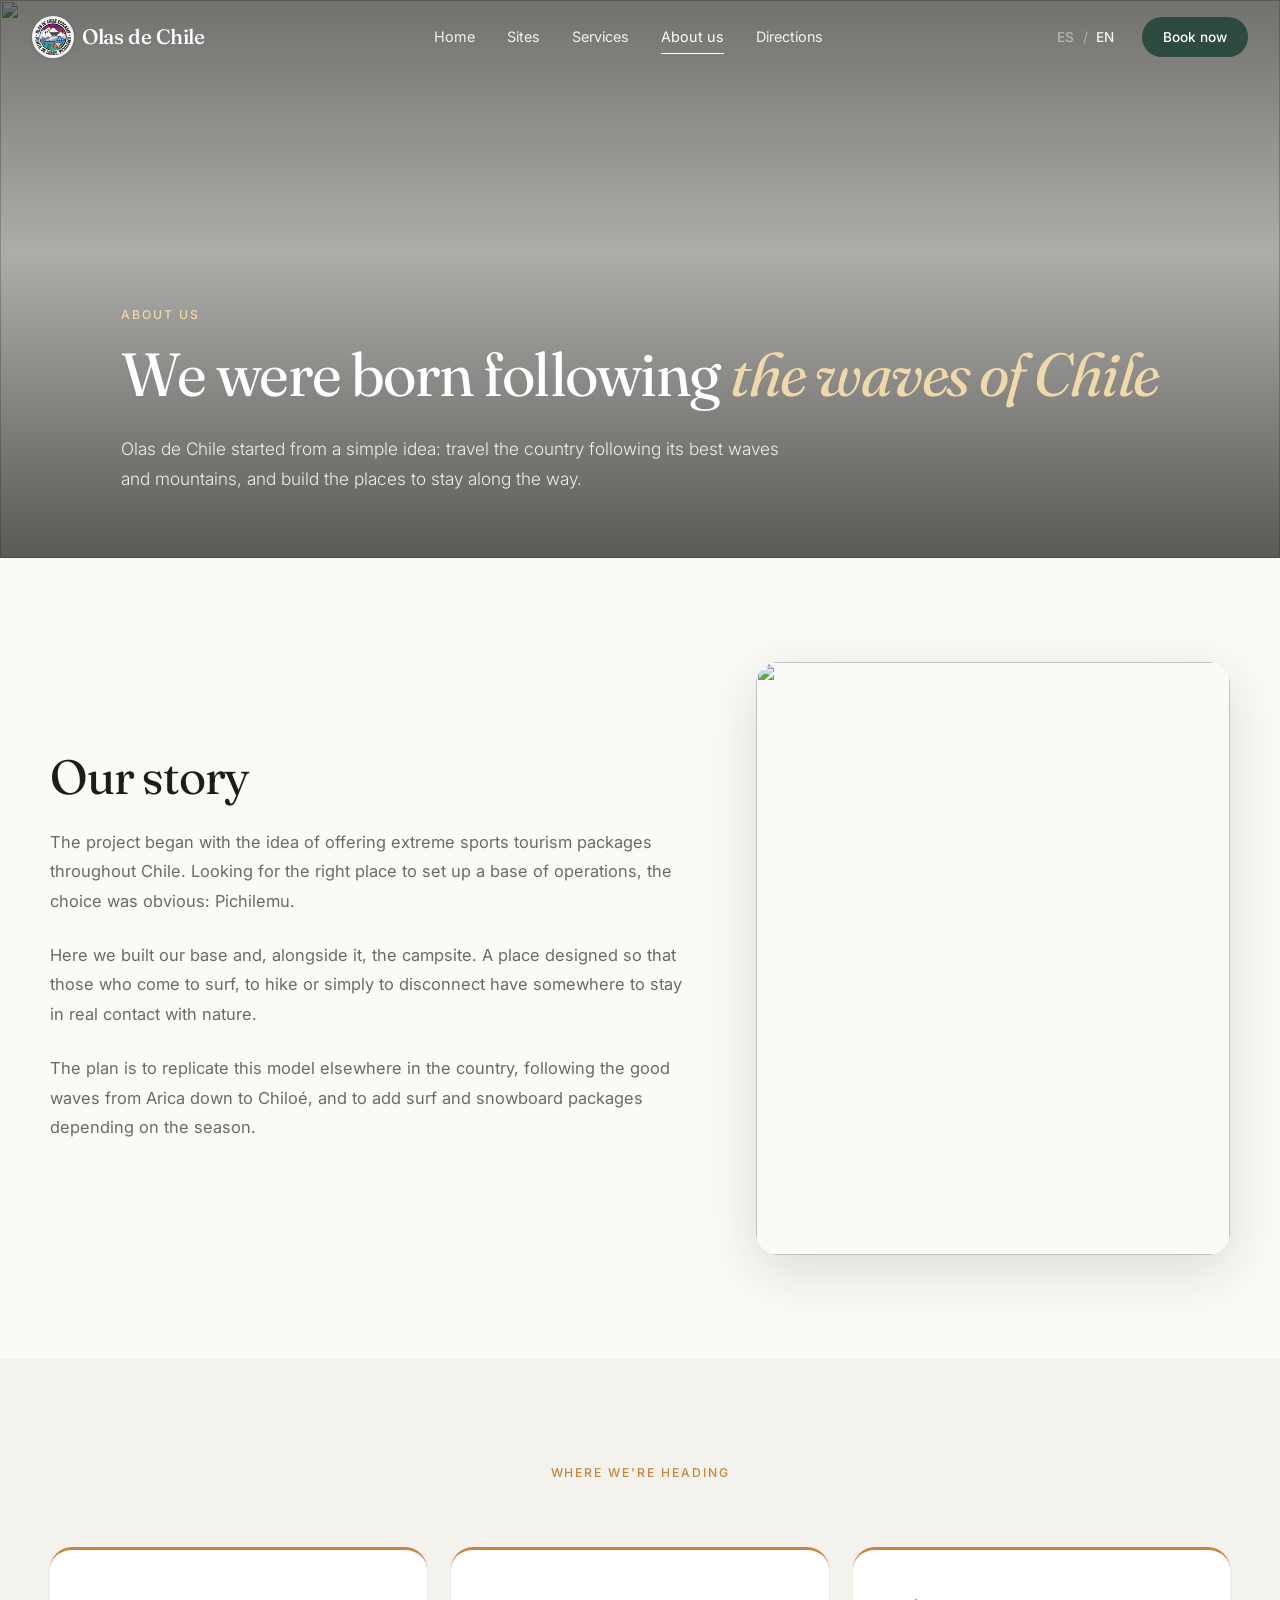
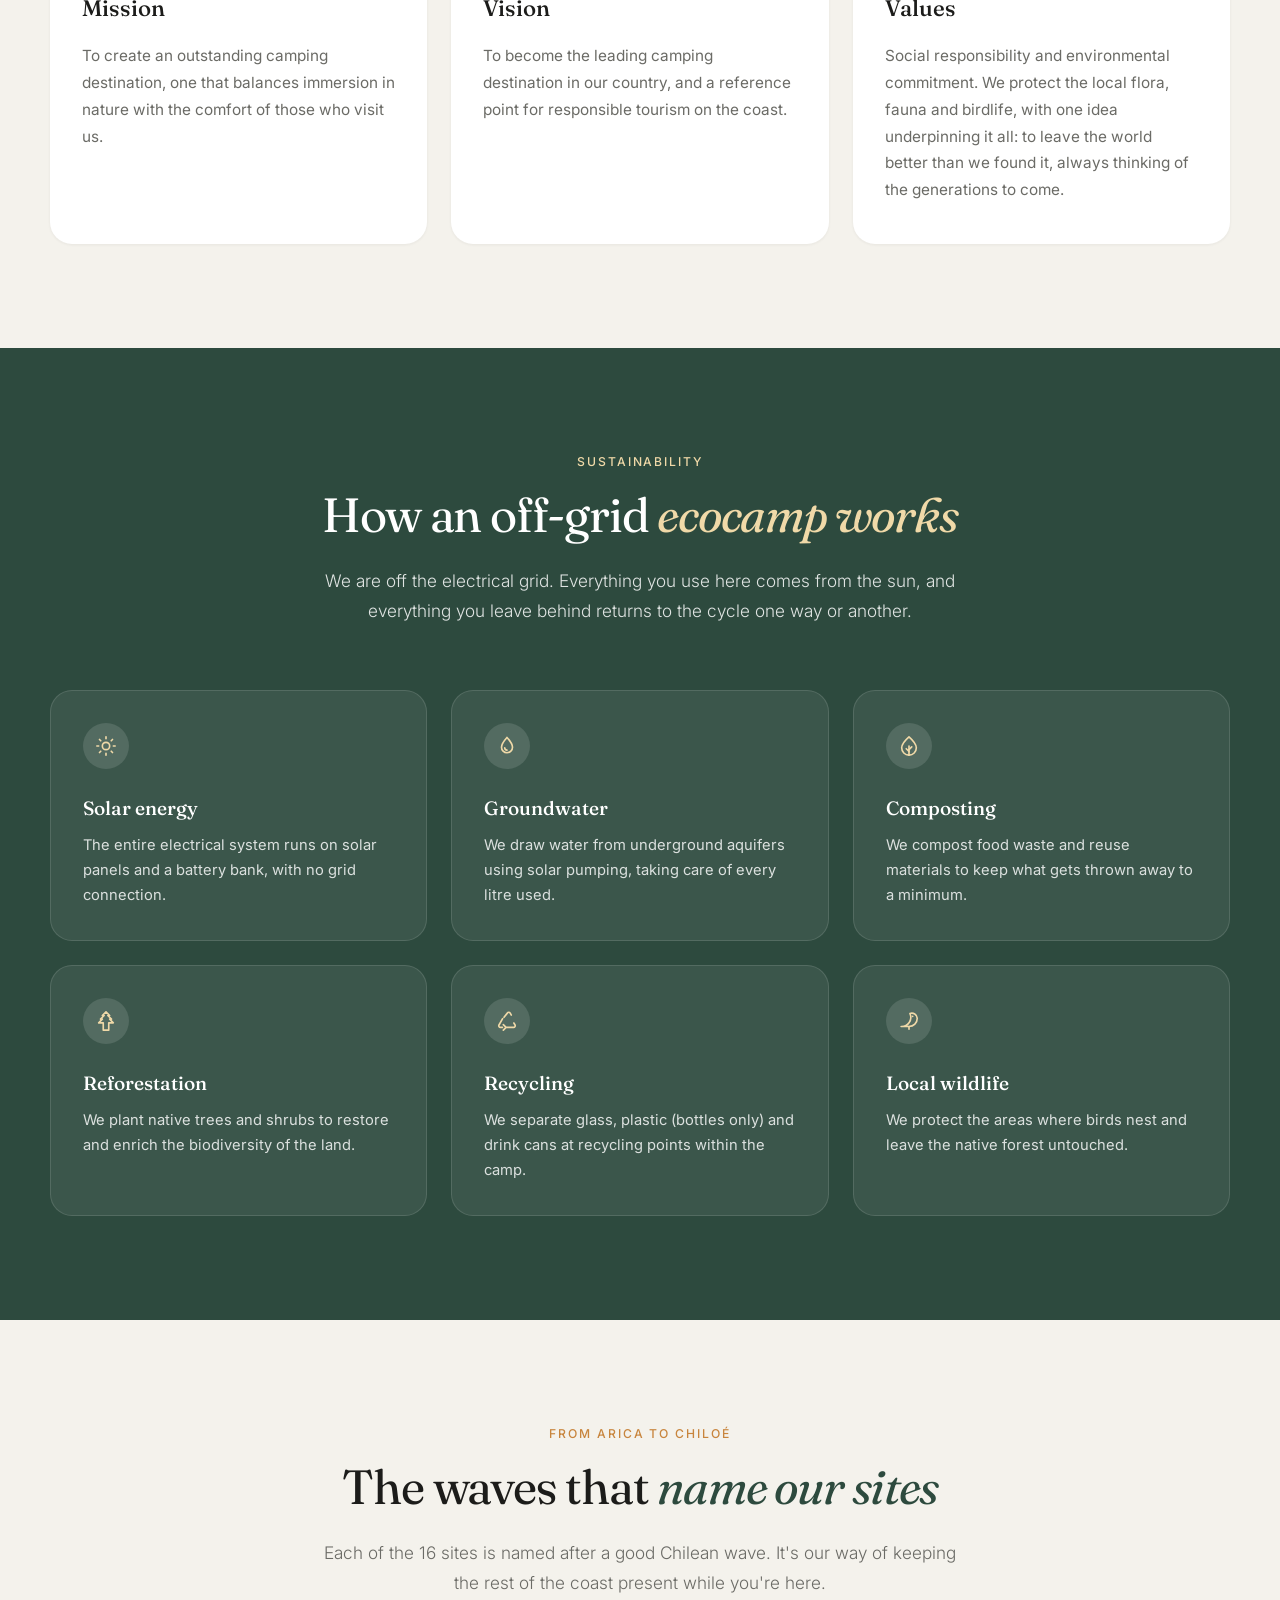
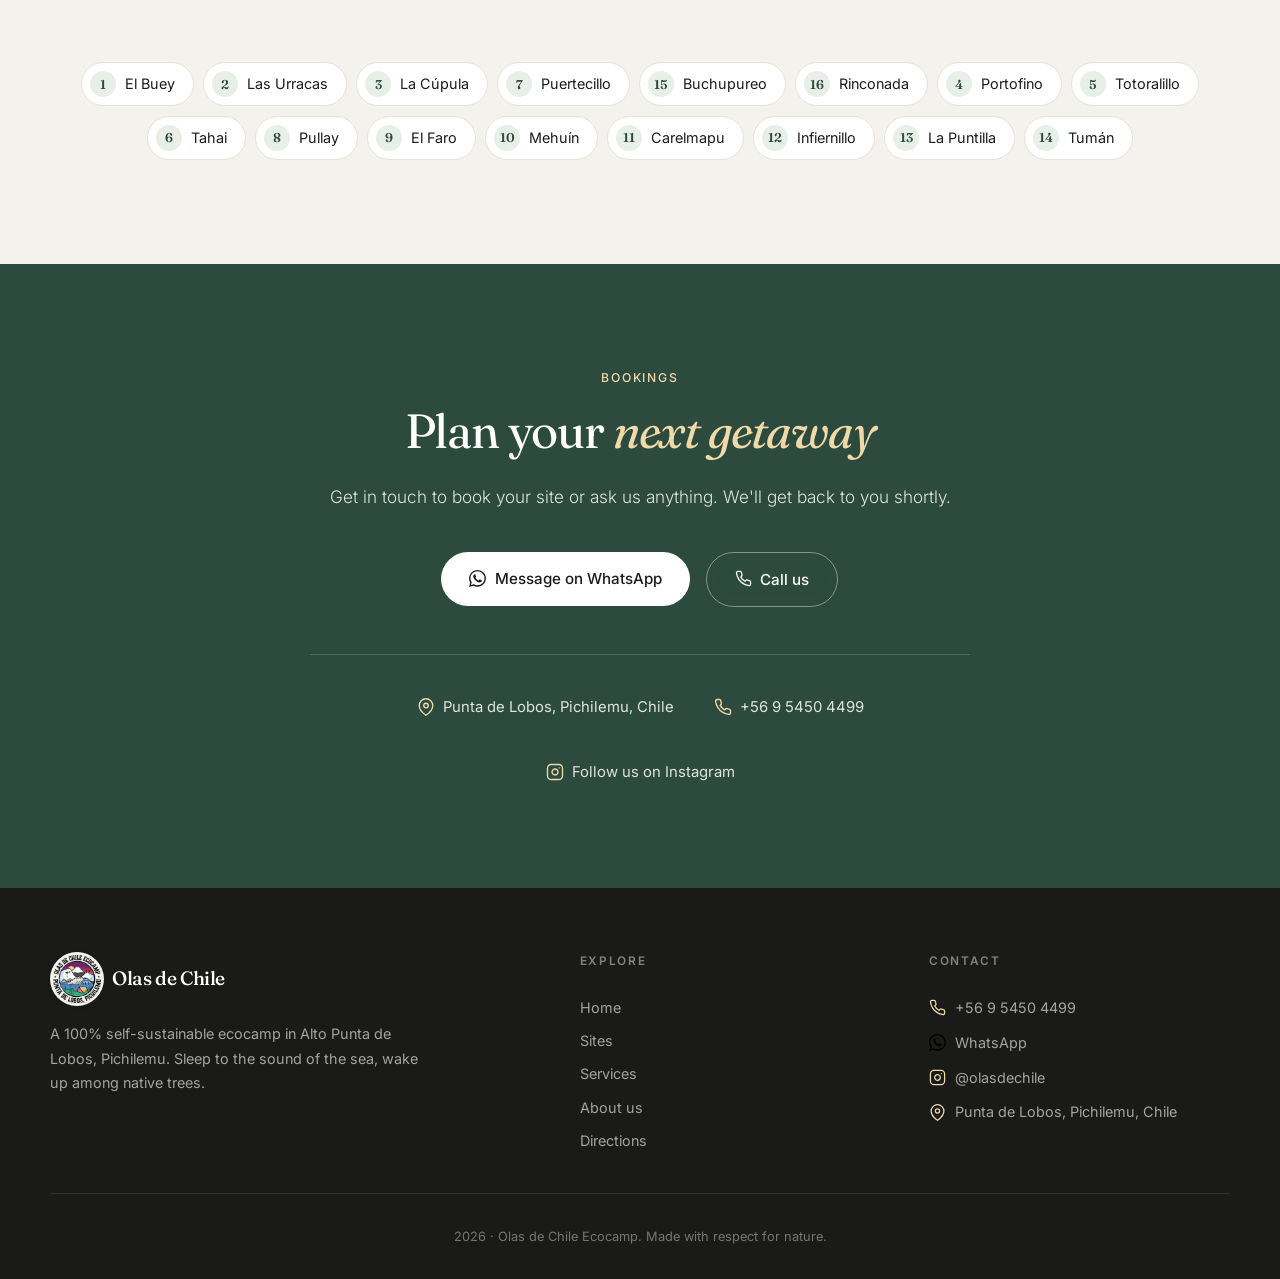
==== conocenos.html @ 76dc98e2 "Initial commit: Olas de Chile website" ====
<!doctype html>
<html lang="es">
  <head>
    <meta charset="UTF-8" />
    <meta name="viewport" content="width=device-width, initial-scale=1.0" />
    <meta name="description" content="La historia y el compromiso ambiental de Olas de Chile Ecocamp." />
    <meta name="theme-color" content="#2d4a3e" />
    <title>Conócenos — Olas de Chile Ecocamp</title>
    <link rel="icon" type="image/png" href="assets/favicon.png" />
    <link rel="apple-touch-icon" href="assets/logo-web.png" />
    <link rel="preconnect" href="https://fonts.googleapis.com" />
    <link rel="preconnect" href="https://fonts.gstatic.com" crossorigin />
    <link href="https://fonts.googleapis.com/css2?family=Fraunces:ital,opsz,wght@0,9..144,400;0,9..144,500;0,9..144,600;1,9..144,400&family=Inter:wght@300;400;500;600&display=swap" rel="stylesheet" />
    <link rel="stylesheet" href="style.css" />
  </head>

  <body data-page="about" data-meta="about_meta">
    <a class="skip-link" href="#main" data-i18n="skip">Ir al contenido</a>
    <div id="siteHeader"></div>

    <main id="main">
      <div id="pageHero"></div>

      <!-- HISTOIRE -->
      <section class="section">
        <div class="wrap story-grid">
          <div class="reveal">
            <h2 class="title" data-i18n="about_story_title"></h2>
            <p class="body" data-i18n="about_story_p1"></p>
            <p class="body" data-i18n="about_story_p2"></p>
            <p class="body" data-i18n="about_story_p3"></p>
          </div>
          <figure class="story-img reveal d2">
            <img src="https://images.pexels.com/photos/8960427/pexels-photo-8960427.jpeg?auto=compress&cs=tinysrgb&w=1000" alt="" loading="lazy" />
          </figure>
        </div>
      </section>

      <!-- MISSION / VISION / VALEURS -->
      <section class="section alt">
        <div class="wrap">
          <header class="section-head center reveal">
            <p class="eyebrow" data-i18n="about_mission_eyebrow"></p>
          </header>
          <div class="mv-grid">
            <article class="mv-card reveal d1">
              <h3 data-i18n="about_mission_title"></h3>
              <p data-i18n="about_mission_text"></p>
            </article>
            <article class="mv-card reveal d2">
              <h3 data-i18n="about_vision_title"></h3>
              <p data-i18n="about_vision_text"></p>
            </article>
            <article class="mv-card reveal d3">
              <h3 data-i18n="about_values_title"></h3>
              <p data-i18n="about_values_text"></p>
            </article>
          </div>
        </div>
      </section>

      <!-- SOSTENIBILIDAD -->
      <section class="section eco-section">
        <div class="wrap">
          <header class="section-head center reveal">
            <p class="eyebrow" data-i18n="about_eco_eyebrow"></p>
            <h2 class="title"><span data-i18n="about_eco_title_1"></span> <em data-i18n="about_eco_title_2"></em></h2>
            <p class="lead" data-i18n="about_eco_lead"></p>
          </header>
          <div class="eco-grid" id="ecoGrid"></div>
        </div>
      </section>

      <!-- LES VAGUES -->
      <section class="section alt">
        <div class="wrap">
          <header class="section-head center reveal">
            <p class="eyebrow" data-i18n="about_map_eyebrow"></p>
            <h2 class="title"><span data-i18n="about_map_title_1"></span> <em data-i18n="about_map_title_2"></em></h2>
            <p class="lead" data-i18n="about_map_lead"></p>
          </header>
          <ul class="wave-list reveal d2" id="waveList"></ul>
        </div>
      </section>

      <div id="contactMount"></div>
    </main>

    <div id="siteFooter"></div>

    <script src="translations.js"></script>
    <script src="data.js"></script>
    <script src="app.js"></script>
  </body>
</html>
---- style.css ----
/* ============================================================
   Olas de Chile Ecocamp — style.css
   ============================================================ */

:root {
  --bg: #fbfaf7;
  --surface: #ffffff;
  --surface-alt: #f4f2ec;
  --border: #e6e3da;

  --text: #1c1c1a;
  --muted: #6b6b66;
  --subtle: #9a988f;

  --primary: #2d4a3e;
  --primary-hover: #3a5d4f;
  --primary-soft: #e8efe9;
  --sand: #f0d9a8;
  --accent: #c8853d;
  --accent-soft: #f6ecdc;

  --font-display: "Fraunces", Georgia, "Times New Roman", serif;
  --font-body: "Inter", system-ui, -apple-system, sans-serif;

  --s1: 0.5rem;  --s2: 1rem;   --s3: 1.5rem; --s4: 2rem;
  --s5: 2.5rem;  --s6: 3rem;   --s7: 4rem;   --s8: 5rem;  --s9: 6.5rem;

  --r-sm: 8px; --r-md: 14px; --r-lg: 22px;

  --sh-sm: 0 1px 3px rgba(28, 28, 26, 0.06);
  --sh-md: 0 4px 24px rgba(28, 28, 26, 0.08);
  --sh-lg: 0 16px 56px rgba(28, 28, 26, 0.14);

  --ease: cubic-bezier(0.22, 1, 0.36, 1);
  --dur: 0.45s;

  --max: 1180px;
  --nav-h: 74px;

  --arrow: url("data:image/svg+xml,%3Csvg xmlns='http://www.w3.org/2000/svg' viewBox='0 0 24 24' fill='none' stroke='%23000' stroke-width='2.5' stroke-linecap='round' stroke-linejoin='round'%3E%3Cpath d='M5 12h14M13 6l6 6-6 6'/%3E%3C/svg%3E");
}

*, *::before, *::after { box-sizing: border-box; margin: 0; padding: 0; }

html {
  scroll-behavior: smooth; scroll-padding-top: calc(var(--nav-h) + 12px);
  -webkit-font-smoothing: antialiased; -moz-osx-font-smoothing: grayscale;
}

body {
  font-family: var(--font-body); font-size: 16px; line-height: 1.65;
  color: var(--text); background: var(--bg); overflow-x: hidden;
}

img { max-width: 100%; display: block; }
a { color: inherit; text-decoration: none; }
ul { list-style: none; }
button { font: inherit; cursor: pointer; border: none; background: none; color: inherit; }
::selection { background: var(--primary); color: #fff; }
:focus-visible { outline: 2px solid var(--accent); outline-offset: 3px; border-radius: 4px; }

.skip-link {
  position: absolute; left: -9999px; top: 0; z-index: 200;
  background: var(--primary); color: #fff; padding: 0.75rem 1.25rem;
}
.skip-link:focus { left: 0; }

.wrap { max-width: var(--max); margin: 0 auto; }

/* ============================================================
   NAV
   ============================================================ */
.nav {
  position: fixed; inset: 0 0 auto 0; height: var(--nav-h); z-index: 100;
  display: flex; align-items: center; justify-content: space-between;
  padding: 0 var(--s4);
  transition: background var(--dur) var(--ease), box-shadow var(--dur) var(--ease);
}
/* Pages intérieures : nav toujours lisible sur fond sombre du page-hero */
.nav.scrolled {
  background: rgba(251, 250, 247, 0.82);
  backdrop-filter: blur(20px); -webkit-backdrop-filter: blur(20px);
  box-shadow: var(--sh-sm);
}

.nav-logo, .footer-logo {
  display: flex; align-items: center; gap: 0.5rem;
  font-family: var(--font-display); font-size: 1.3rem; font-weight: 500;
  letter-spacing: -0.02em; color: #fff; transition: color var(--dur) var(--ease);
}
.nav.scrolled .nav-logo { color: var(--text); }

/* Pastille claire sous le badge : son contour et son texte sont noirs,
   il lui faut donc un fond clair pour rester lisible sur le hero sombre. */
.logo-mark {
  display: block; flex-shrink: 0;
  width: 42px; height: 42px; padding: 3px; border-radius: 50%;
  background: rgba(255, 255, 255, 0.94);
  box-shadow: 0 1px 4px rgba(28, 28, 26, 0.14);
}
.logo-mark img { width: 100%; height: 100%; object-fit: contain; }

.nav-links { display: flex; align-items: center; gap: var(--s4); }
.nav-link {
  position: relative; font-size: 0.9rem; color: rgba(255, 255, 255, 0.9);
  transition: color var(--dur) var(--ease);
}
.nav.scrolled .nav-link { color: var(--muted); }
.nav-link::after {
  content: ""; position: absolute; left: 0; bottom: -5px; width: 0; height: 1px;
  background: currentColor; transition: width var(--dur) var(--ease);
}
.nav-link:hover { color: #fff; }
.nav.scrolled .nav-link:hover { color: var(--text); }
.nav-link:hover::after, .nav-link.active::after { width: 100%; }
.nav-link.active { color: #fff; }
.nav.scrolled .nav-link.active { color: var(--text); font-weight: 500; }

.nav-right { display: flex; align-items: center; gap: var(--s3); }

.lang-toggle {
  display: flex; align-items: center; gap: 0.3rem;
  font-size: 0.85rem; font-weight: 500;
  color: rgba(255, 255, 255, 0.9); transition: color var(--dur) var(--ease);
}
.nav.scrolled .lang-toggle { color: var(--muted); }
.lang-toggle button { padding: 2px 4px; opacity: 0.5; transition: opacity 0.2s var(--ease); }
.lang-toggle button.active, .lang-toggle button:hover { opacity: 1; }
.lang-sep { opacity: 0.4; }

.nav-cta {
  padding: 0.55rem 1.3rem; border-radius: 100px;
  font-size: 0.85rem; font-weight: 500;
  background: var(--primary); color: #fff !important;
  transition: background var(--dur) var(--ease), transform 0.2s var(--ease);
}
.nav-cta:hover { background: var(--primary-hover); transform: translateY(-1px); }

.nav-burger { display: none; flex-direction: column; gap: 5px; padding: 8px; }
.nav-burger span { width: 24px; height: 2px; border-radius: 2px; background: #fff; transition: all var(--dur) var(--ease); }
.nav.scrolled .nav-burger span { background: var(--text); }
.nav-burger.open span:nth-child(1) { transform: translateY(7px) rotate(45deg); }
.nav-burger.open span:nth-child(2) { opacity: 0; }
.nav-burger.open span:nth-child(3) { transform: translateY(-7px) rotate(-45deg); }

.mobile-menu {
  position: fixed; top: var(--nav-h); left: 0; right: 0; z-index: 99;
  display: flex; flex-direction: column; gap: var(--s2);
  padding: var(--s4); background: var(--bg); box-shadow: var(--sh-lg);
  transform: translateY(-110%); opacity: 0; pointer-events: none;
  transition: transform var(--dur) var(--ease), opacity var(--dur) var(--ease);
}
.mobile-menu.open { transform: translateY(0); opacity: 1; pointer-events: auto; }
.mobile-menu a { font-size: 1.05rem; padding: 0.6rem 0; border-bottom: 1px solid var(--border); }
.mobile-menu a[aria-current] { font-weight: 500; color: var(--primary); }
.mobile-menu .nav-cta {
  display: flex; align-items: center; justify-content: center; gap: 0.5rem;
  width: 100%; margin-top: var(--s2); padding: 0.95rem 1.5rem;
  font-size: 0.95rem; border-bottom: none;
}
.mobile-menu .nav-cta::after {
  content: ""; width: 15px; height: 15px; flex-shrink: 0; background: currentColor;
  -webkit-mask: var(--arrow) center / contain no-repeat;
  mask: var(--arrow) center / contain no-repeat;
}

/* ============================================================
   HERO (accueil)
   ============================================================ */
.hero {
  position: relative; min-height: 100svh;
  display: flex; align-items: center; justify-content: center; text-align: center;
  overflow: hidden;
}
.hero-bg { position: absolute; inset: 0; }
.hero-bg img { width: 100%; height: 100%; object-fit: cover; }
.hero-overlay {
  position: absolute; inset: 0;
  background: linear-gradient(180deg, rgba(28,28,26,.45) 0%, rgba(28,28,26,.22) 42%, rgba(28,28,26,.62) 100%);
}
.hero-content { position: relative; z-index: 2; max-width: 780px; padding: 0 var(--s4); color: #fff; }

.hero-eyebrow {
  display: inline-block; margin-bottom: var(--s4);
  font-size: 0.78rem; font-weight: 500; letter-spacing: 0.14em; text-transform: uppercase;
  color: rgba(255, 255, 255, 0.9);
  padding: 0.45rem 1.1rem; border: 1px solid rgba(255, 255, 255, 0.3); border-radius: 100px;
  backdrop-filter: blur(8px); -webkit-backdrop-filter: blur(8px);
  opacity: 0; animation: fadeUp 1s var(--ease) 0.15s forwards;
}
.hero-title {
  font-family: var(--font-display); font-weight: 400;
  font-size: clamp(2.5rem, 6.5vw, 4.7rem); line-height: 1.04; letter-spacing: -0.03em;
  margin-bottom: var(--s3);
  opacity: 0; animation: fadeUp 1s var(--ease) 0.3s forwards;
}
.hero-title em { font-style: italic; display: block; color: var(--sand); }
.hero-subtitle {
  max-width: 580px; margin: 0 auto var(--s5);
  font-size: 1.1rem; font-weight: 300; line-height: 1.75; color: rgba(255, 255, 255, 0.9);
  opacity: 0; animation: fadeUp 1s var(--ease) 0.45s forwards;
}
.hero-actions {
  display: flex; align-items: center; justify-content: center; gap: var(--s2); flex-wrap: wrap;
  opacity: 0; animation: fadeUp 1s var(--ease) 0.6s forwards;
}
.hero-scroll {
  position: absolute; left: 0; right: 0; bottom: var(--s5); z-index: 2;
  display: flex; flex-direction: column; align-items: center; gap: 0.6rem;
  font-size: 0.7rem; letter-spacing: 0.14em; text-transform: uppercase; color: rgba(255,255,255,.7);
  opacity: 0; animation: fadeUp 1s var(--ease) 0.9s forwards;
}
.hero-scroll-line { position: relative; width: 1px; height: 44px; background: rgba(255,255,255,.3); overflow: hidden; }
.hero-scroll-line::after {
  content: ""; position: absolute; left: 0; top: -44px; width: 100%; height: 44px;
  background: rgba(255, 255, 255, 0.9); animation: scrollLine 2.2s var(--ease) infinite;
}
@keyframes scrollLine { to { top: 44px; } }
@keyframes fadeUp { from { opacity: 0; transform: translateY(24px); } to { opacity: 1; transform: none; } }

/* ============================================================
   PAGE HERO (pages intérieures)
   ============================================================ */
.page-hero {
  position: relative; min-height: 62vh; display: flex; align-items: flex-end;
  padding: var(--s9) var(--s4) var(--s7); overflow: hidden;
}
.page-hero-bg { position: absolute; inset: 0; }
.page-hero-bg img { width: 100%; height: 100%; object-fit: cover; }
.page-hero-overlay {
  position: absolute; inset: 0;
  background: linear-gradient(180deg, rgba(28,28,26,.62) 0%, rgba(28,28,26,.35) 45%, rgba(28,28,26,.72) 100%);
}
.page-hero-content { position: relative; z-index: 2; color: #fff; }
.page-hero-content .eyebrow { color: var(--sand); }
.page-hero-content .title {
  font-size: clamp(2.2rem, 5.5vw, 3.8rem); color: #fff; margin-bottom: var(--s3);
}
.page-hero-content .title em { color: var(--sand); }
.page-hero-content .lead { color: rgba(255, 255, 255, 0.88); max-width: 660px; }

/* ============================================================
   BOUTONS
   ============================================================ */
.btn {
  display: inline-flex; align-items: center; justify-content: center; gap: 0.55rem;
  padding: 0.85rem 1.75rem; border-radius: 100px;
  font-size: 0.95rem; font-weight: 500; white-space: nowrap;
  transition: all var(--dur) var(--ease);
}
.btn svg { width: 17px; height: 17px; }
.btn-light { background: #fff; color: var(--text); }
.btn-light:hover { background: var(--accent-soft); transform: translateY(-2px); box-shadow: var(--sh-md); }
.btn-ghost { border: 1px solid rgba(255, 255, 255, 0.42); color: #fff; backdrop-filter: blur(8px); -webkit-backdrop-filter: blur(8px); }
.btn-ghost:hover { background: rgba(255, 255, 255, 0.12); border-color: rgba(255, 255, 255, 0.75); transform: translateY(-2px); }
.btn-dark { background: var(--primary); color: #fff; }
.btn-dark:hover { background: var(--primary-hover); transform: translateY(-2px); box-shadow: var(--sh-md); }

/* ============================================================
   PRIMITIVES DE SECTION
   ============================================================ */
.section { padding: var(--s9) var(--s4); }
.section.alt { background: var(--surface-alt); }
.section-head { margin-bottom: var(--s7); }
.section-head.center { text-align: center; }
.section-head.center .lead { margin-inline: auto; }
.section-cta { text-align: center; margin-top: var(--s6); }

.eyebrow {
  margin-bottom: var(--s2);
  font-size: 0.76rem; font-weight: 500; letter-spacing: 0.16em; text-transform: uppercase;
  color: var(--accent);
}
.title {
  font-family: var(--font-display); font-weight: 400;
  font-size: clamp(2rem, 4vw, 3rem); line-height: 1.12; letter-spacing: -0.025em;
  margin-bottom: var(--s3);
}
.title em { font-style: italic; color: var(--primary); }
.lead { max-width: 640px; font-size: 1.08rem; font-weight: 300; line-height: 1.75; color: var(--muted); }
.body { font-size: 1.03rem; line-height: 1.8; color: var(--muted); margin-bottom: var(--s3); }

.note {
  padding: var(--s3); border-radius: var(--r-md); border-left: 3px solid var(--accent);
  background: var(--accent-soft); font-size: 0.9rem; line-height: 1.6; color: var(--muted);
}

.price-pill {
  display: inline-flex; align-items: baseline; gap: 0.5rem; margin-top: var(--s3);
  padding: 0.7rem 1.5rem; background: var(--primary-soft); border-radius: 100px;
}
.price-label { font-size: 0.85rem; color: var(--muted); }
.price-value { font-family: var(--font-display); font-size: 1.45rem; font-weight: 500; color: var(--primary); }
.unit { font-size: 0.78rem; color: var(--subtle); margin-left: 0.35rem; }

/* ============================================================
   ACCUEIL · INTRO + STATS
   ============================================================ */
.intro-grid { display: grid; grid-template-columns: 1fr 1fr; gap: var(--s7); align-items: center; }
.intro-text { max-width: 500px; }
.intro-image { border-radius: var(--r-lg); overflow: hidden; aspect-ratio: 4/5; box-shadow: var(--sh-lg); }
.intro-image img { width: 100%; height: 100%; object-fit: cover; transition: transform 1.2s var(--ease); }
.intro-image:hover img { transform: scale(1.04); }

.stats {
  display: grid; grid-template-columns: repeat(4, 1fr); gap: var(--s3);
  margin-top: var(--s8); padding-top: var(--s6); border-top: 1px solid var(--border);
}
.stat { text-align: center; }
.stat strong {
  display: block; font-family: var(--font-display); font-weight: 500;
  font-size: clamp(1.6rem, 3vw, 2.2rem); color: var(--primary); letter-spacing: -0.02em;
}
.stat span { font-size: 0.85rem; color: var(--subtle); }

/* ============================================================
   CARTES DE CATÉGORIE (accueil)
   ============================================================ */
.sites { background: var(--surface-alt); }
.cat-grid { display: grid; grid-template-columns: repeat(2, 1fr); gap: var(--s4); }

.cat-card {
  display: flex; flex-direction: column; overflow: hidden;
  background: var(--surface); border-radius: var(--r-lg); box-shadow: var(--sh-sm);
  transition: box-shadow var(--dur) var(--ease), transform var(--dur) var(--ease);
}
.cat-card:hover { box-shadow: var(--sh-lg); transform: translateY(-5px); }
.cat-media { position: relative; aspect-ratio: 16/10; overflow: hidden; }
.cat-media img { width: 100%; height: 100%; object-fit: cover; transition: transform 1s var(--ease); }
.cat-card:hover .cat-media img { transform: scale(1.06); }
.cat-count {
  position: absolute; top: 1rem; left: 1rem;
  padding: 0.35rem 0.85rem; border-radius: 100px;
  font-size: 0.74rem; font-weight: 500; color: var(--text);
  background: rgba(255, 255, 255, 0.92);
  backdrop-filter: blur(8px); -webkit-backdrop-filter: blur(8px);
}
.cat-body { display: flex; flex-direction: column; flex: 1; padding: var(--s4); }
.cat-name { font-family: var(--font-display); font-size: 1.35rem; font-weight: 500; margin-bottom: 0.4rem; }
.cat-desc { font-size: 0.94rem; line-height: 1.65; color: var(--muted); margin-bottom: var(--s3); flex: 1; }
.cat-foot {
  display: flex; align-items: center; justify-content: space-between; gap: var(--s2);
  padding-top: var(--s3); border-top: 1px solid var(--border);
}
.cat-price { font-family: var(--font-display); font-size: 1.3rem; font-weight: 500; color: var(--primary); }
.cat-arrow {
  width: 34px; height: 34px; border-radius: 50%; display: grid; place-items: center;
  background: var(--primary-soft); color: var(--primary);
  transition: background var(--dur) var(--ease), transform var(--dur) var(--ease);
}
.cat-arrow svg { width: 16px; height: 16px; }
.cat-card:hover .cat-arrow { background: var(--primary); color: #fff; transform: translateX(3px); }

/* ============================================================
   TEASER SERVICES (accueil)
   ============================================================ */
.svc-teaser-grid { display: grid; grid-template-columns: 1fr 1fr; gap: var(--s7); align-items: center; }
.svc-teaser-img { border-radius: var(--r-lg); overflow: hidden; aspect-ratio: 4/3; box-shadow: var(--sh-lg); }
.svc-teaser-img img { width: 100%; height: 100%; object-fit: cover; }

/* ============================================================
   PAGE SITIOS
   ============================================================ */
.filters { display: flex; flex-wrap: wrap; gap: 0.6rem; margin-bottom: var(--s4); }
.chip {
  padding: 0.5rem 1.1rem; border-radius: 100px; font-size: 0.85rem; font-weight: 500;
  border: 1px solid var(--border); background: var(--surface); color: var(--muted);
  transition: all var(--dur) var(--ease);
}
.chip:hover { border-color: var(--primary); color: var(--primary); }
.chip.active { background: var(--primary); border-color: var(--primary); color: #fff; }

.cat-block { margin-top: var(--s8); scroll-margin-top: calc(var(--nav-h) + 20px); }
.cat-block[hidden] { display: none; }
.cat-block-head {
  display: grid; grid-template-columns: 0.9fr 1.1fr; gap: var(--s6); align-items: center;
  margin-bottom: var(--s6);
}
.cat-block-img { border-radius: var(--r-lg); overflow: hidden; aspect-ratio: 4/3; box-shadow: var(--sh-md); }
.cat-block-img img { width: 100%; height: 100%; object-fit: cover; }
.cat-block-info .title { font-size: clamp(1.7rem, 3vw, 2.3rem); }

.am-cols { display: grid; grid-template-columns: 1fr 1fr; gap: var(--s4); margin-top: var(--s4); }
.am-cols h4 {
  font-size: 0.74rem; font-weight: 600; letter-spacing: 0.12em; text-transform: uppercase;
  color: var(--subtle); margin-bottom: var(--s2);
}
.am { display: flex; align-items: center; gap: 0.55rem; font-size: 0.9rem; padding: 0.2rem 0; }
.am svg { width: 16px; height: 16px; flex-shrink: 0; }
.am-yes { color: var(--text); }
.am-yes svg { color: var(--primary); }
.am-no { color: var(--subtle); }
.am-no svg { color: #c4a29a; }

.site-grid { display: grid; grid-template-columns: repeat(3, 1fr); gap: var(--s3); }
.site-card {
  display: flex; flex-direction: column;
  padding: var(--s3); background: var(--surface);
  border: 1px solid var(--border); border-radius: var(--r-md);
  transition: box-shadow var(--dur) var(--ease), transform var(--dur) var(--ease), border-color var(--dur) var(--ease);
}
.site-card:hover { box-shadow: var(--sh-md); transform: translateY(-3px); border-color: var(--primary-soft); }
.site-card-head { display: flex; align-items: flex-start; gap: 0.75rem; margin-bottom: var(--s2); }
.site-num {
  flex-shrink: 0; width: 34px; height: 34px; border-radius: 50%; display: grid; place-items: center;
  background: var(--primary-soft); color: var(--primary);
  font-family: var(--font-display); font-size: 0.95rem; font-weight: 600;
}
.site-name { display: block; font-family: var(--font-display); font-size: 1.1rem; font-weight: 500; line-height: 1.3; }
.site-cat { display: block; font-size: 0.75rem; color: var(--subtle); }
.site-desc { font-size: 0.88rem; line-height: 1.6; color: var(--muted); flex: 1; margin-bottom: var(--s3); }
.site-card-foot {
  display: flex; align-items: center; justify-content: space-between; gap: var(--s2);
  padding-top: var(--s2); border-top: 1px solid var(--border);
}
.site-price { font-family: var(--font-display); font-size: 1.1rem; font-weight: 500; color: var(--primary); }
.site-btn {
  padding: 0.42rem 1rem; border-radius: 100px; font-size: 0.8rem; font-weight: 500;
  border: 1px solid var(--border); transition: all var(--dur) var(--ease);
}
.site-btn:hover { background: var(--primary); border-color: var(--primary); color: #fff; }

/* ============================================================
   CARTES SERVICES / PROXIMITÉ
   ============================================================ */
.svc-grid { display: grid; grid-template-columns: repeat(3, 1fr); gap: var(--s3); }
.svc-card, .near-card {
  display: flex; flex-direction: column;
  padding: var(--s4); background: var(--surface);
  border: 1px solid var(--border); border-radius: var(--r-lg);
  transition: box-shadow var(--dur) var(--ease), transform var(--dur) var(--ease);
}
.svc-card:hover, .near-card:hover { box-shadow: var(--sh-md); transform: translateY(-4px); }
.svc-icon {
  width: 46px; height: 46px; border-radius: 50%; display: grid; place-items: center;
  background: var(--primary-soft); color: var(--primary); margin-bottom: var(--s3);
}
.svc-icon svg { width: 22px; height: 22px; }
.svc-card h3, .near-card h3 {
  font-family: var(--font-display); font-size: 1.2rem; font-weight: 500; margin-bottom: 0.5rem;
}
.svc-card p, .near-card p { font-size: 0.92rem; line-height: 1.7; color: var(--muted); flex: 1; }
.svc-link {
  display: inline-flex; align-items: center; gap: 0.4rem; margin-top: var(--s3);
  font-size: 0.85rem; font-weight: 500; color: var(--primary);
  transition: gap var(--dur) var(--ease);
}
.svc-link svg { width: 15px; height: 15px; }
.svc-link:hover { gap: 0.7rem; }

.callout {
  text-align: center; padding: var(--s7) var(--s4);
  background: var(--primary-soft); border-radius: var(--r-lg);
}
.callout .lead { margin-inline: auto; }

/* ============================================================
   PAGE CONÓCENOS
   ============================================================ */
.story-grid { display: grid; grid-template-columns: 1.15fr 0.85fr; gap: var(--s7); align-items: center; }
.story-img { border-radius: var(--r-lg); overflow: hidden; aspect-ratio: 4/5; box-shadow: var(--sh-lg); }
.story-img img { width: 100%; height: 100%; object-fit: cover; }

.mv-grid { display: grid; grid-template-columns: repeat(3, 1fr); gap: var(--s3); }
.mv-card {
  padding: var(--s5) var(--s4); background: var(--surface);
  border-radius: var(--r-lg); border-top: 3px solid var(--accent); box-shadow: var(--sh-sm);
}
.mv-card h3 { font-family: var(--font-display); font-size: 1.4rem; font-weight: 500; margin-bottom: var(--s2); }
.mv-card p { font-size: 0.96rem; line-height: 1.75; color: var(--muted); }

.eco-section { background: var(--primary); color: #fff; }
.eco-section .eyebrow { color: var(--sand); }
.eco-section .title { color: #fff; }
.eco-section .title em { color: var(--sand); }
.eco-section .lead { color: rgba(255, 255, 255, 0.85); }

.eco-grid { display: grid; grid-template-columns: repeat(3, 1fr); gap: var(--s3); }
.eco-card {
  padding: var(--s4); border-radius: var(--r-lg);
  background: rgba(255, 255, 255, 0.07); border: 1px solid rgba(255, 255, 255, 0.12);
}
.eco-card .eco-icon {
  width: 46px; height: 46px; border-radius: 50%; display: grid; place-items: center;
  background: rgba(255, 255, 255, 0.12); color: var(--sand); margin-bottom: var(--s3);
}
.eco-card .eco-icon svg { width: 22px; height: 22px; }
.eco-card h3 { font-family: var(--font-display); font-size: 1.2rem; font-weight: 500; margin-bottom: 0.5rem; color: #fff; }
.eco-card p { font-size: 0.92rem; line-height: 1.7; color: rgba(255, 255, 255, 0.82); }

.wave-list { display: flex; flex-wrap: wrap; gap: 0.6rem; justify-content: center; }
.wave-chip {
  display: inline-flex; align-items: center; gap: 0.55rem;
  padding: 0.5rem 1.1rem 0.5rem 0.5rem; border-radius: 100px;
  background: var(--surface); border: 1px solid var(--border); font-size: 0.9rem;
  transition: border-color var(--dur) var(--ease), transform var(--dur) var(--ease);
}
.wave-chip:hover { border-color: var(--primary); transform: translateY(-2px); }
.wave-n {
  width: 26px; height: 26px; border-radius: 50%; display: grid; place-items: center;
  background: var(--primary-soft); color: var(--primary);
  font-family: var(--font-display); font-size: 0.8rem; font-weight: 600;
}

/* ============================================================
   PAGE INDICACIONES
   ============================================================ */
.directions-grid { display: grid; grid-template-columns: 1fr 1fr; gap: var(--s6); align-items: start; }
.route { padding-bottom: var(--s4); margin-bottom: var(--s4); border-bottom: 1px solid var(--border); }
.route h3 {
  display: flex; align-items: center; gap: 0.7rem; margin-bottom: var(--s2);
  font-family: var(--font-display); font-size: 1.25rem; font-weight: 500;
}
.route-num {
  font-family: var(--font-body); font-size: 0.72rem; font-weight: 600; letter-spacing: 0.08em;
  color: var(--primary); background: var(--primary-soft);
  padding: 0.2rem 0.5rem; border-radius: 100px;
}
.route p { font-size: 0.97rem; line-height: 1.75; color: var(--muted); }

.map {
  border-radius: var(--r-lg); overflow: hidden; box-shadow: var(--sh-md);
  aspect-ratio: 1/1; background: var(--surface-alt);
}
.map iframe { width: 100%; height: 100%; border: 0; filter: grayscale(0.15) contrast(0.96); }

.rules-grid { display: grid; grid-template-columns: repeat(3, 1fr); gap: var(--s3); }
.rule-card {
  padding: var(--s4); background: var(--surface);
  border: 1px solid var(--border); border-radius: var(--r-lg);
}
.rule-card h3 {
  display: flex; align-items: center; gap: 0.75rem; margin-bottom: var(--s3);
  font-family: var(--font-display); font-size: 1.15rem; font-weight: 500;
}
.rule-card .svc-icon { width: 38px; height: 38px; margin: 0; flex-shrink: 0; }
.rule-card .svc-icon svg { width: 18px; height: 18px; }
.rule-card li {
  position: relative; padding-left: 1.1rem; margin-bottom: 0.5rem;
  font-size: 0.92rem; line-height: 1.65; color: var(--muted);
}
.rule-card li::before {
  content: ""; position: absolute; left: 0; top: 0.62em;
  width: 5px; height: 5px; border-radius: 50%; background: var(--accent);
}

/* ============================================================
   CHECKLIST BAGAGES
   ============================================================ */
.pack-grid { display: grid; grid-template-columns: repeat(3, 1fr); gap: var(--s3); }
.pack-card {
  padding: var(--s4); background: var(--surface);
  border: 1px solid var(--border); border-radius: var(--r-lg);
}
.pack-card h3 {
  display: flex; align-items: center; gap: 0.75rem; margin-bottom: var(--s3);
  font-family: var(--font-display); font-size: 1.15rem; font-weight: 500;
}
.pack-card .svc-icon { width: 38px; height: 38px; margin: 0; flex-shrink: 0; }
.pack-card .svc-icon svg { width: 18px; height: 18px; }
.pack-list li {
  display: flex; align-items: flex-start; gap: 0.6rem; padding: 0.3rem 0;
  font-size: 0.92rem; line-height: 1.55; color: var(--muted);
}
.pack-list svg { width: 15px; height: 15px; flex-shrink: 0; margin-top: 0.28em; color: var(--primary); }

/* ============================================================
   FAQ (accordéon)
   ============================================================ */
.faq-wrap { max-width: 820px; }
.faq-list { border-top: 1px solid var(--border); }
.faq-item { border-bottom: 1px solid var(--border); }

.faq-q {
  display: flex; align-items: center; gap: var(--s2); width: 100%;
  padding: var(--s3) 0; text-align: left;
  font-family: var(--font-display); font-size: 1.08rem; font-weight: 500; line-height: 1.4;
  transition: color var(--dur) var(--ease);
}
.faq-q:hover { color: var(--primary); }
.faq-n {
  flex-shrink: 0; font-family: var(--font-body);
  font-size: 0.72rem; font-weight: 600; letter-spacing: 0.08em; color: var(--accent);
}
.faq-q > span:nth-child(2) { flex: 1; }
.faq-toggle {
  flex-shrink: 0; width: 30px; height: 30px; border-radius: 50%;
  display: grid; place-items: center;
  background: var(--primary-soft); color: var(--primary);
  transition: transform var(--dur) var(--ease), background var(--dur) var(--ease);
}
.faq-toggle svg { width: 15px; height: 15px; }
.faq-q[aria-expanded="true"] .faq-toggle {
  transform: rotate(45deg); background: var(--primary); color: #fff;
}
.faq-a { padding: 0 0 var(--s3) calc(0.72rem + var(--s2) + 1ch); }
.faq-a[hidden] { display: none; }
.faq-a p { font-size: 0.97rem; line-height: 1.8; color: var(--muted); max-width: 64ch; }

/* ============================================================
   GALERIE
   ============================================================ */
.gallery-grid { display: grid; grid-template-columns: repeat(4, 1fr); grid-auto-rows: 230px; gap: var(--s2); }
.gallery-item { position: relative; overflow: hidden; border-radius: var(--r-md); cursor: zoom-in; padding: 0; }
.gallery-item img { width: 100%; height: 100%; object-fit: cover; transition: transform 0.8s var(--ease); }
.gallery-item:hover img { transform: scale(1.06); }
.gallery-item:nth-child(1) { grid-column: span 2; grid-row: span 2; }
.gallery-item:nth-child(2) { grid-column: span 2; }
.gallery-cap {
  position: absolute; inset: 0; display: flex; align-items: flex-end; padding: var(--s3);
  background: linear-gradient(180deg, transparent 45%, rgba(28, 28, 26, 0.6) 100%);
  color: #fff; font-size: 0.85rem; font-weight: 500; text-align: left;
  opacity: 0; transition: opacity var(--dur) var(--ease);
}
.gallery-item:hover .gallery-cap { opacity: 1; }

/* ============================================================
   TÉMOIGNAGES
   ============================================================ */
.testimonials { background: var(--surface-alt); }
.testimonials-grid { display: grid; grid-template-columns: repeat(3, 1fr); gap: var(--s3); }
.testimonial {
  display: flex; flex-direction: column;
  padding: var(--s4); background: var(--surface); border-radius: var(--r-lg); box-shadow: var(--sh-sm);
}
.stars { display: flex; gap: 2px; margin-bottom: var(--s3); }
.stars svg { width: 16px; height: 16px; fill: var(--accent); }
.testimonial-text {
  flex: 1; margin-bottom: var(--s4);
  font-family: var(--font-display); font-size: 1.02rem; line-height: 1.6;
}
.testimonial-author { display: flex; align-items: center; gap: 0.75rem; }
.avatar {
  width: 40px; height: 40px; border-radius: 50%; display: grid; place-items: center;
  background: var(--primary-soft); color: var(--primary);
  font-family: var(--font-display); font-weight: 500;
}
.author-name { display: block; font-size: 0.9rem; font-weight: 500; }
.author-date { display: block; font-size: 0.8rem; color: var(--subtle); }

/* ============================================================
   CONTACT
   ============================================================ */
.contact { background: var(--primary); color: #fff; text-align: center; }
.contact-inner { max-width: 660px; }
.contact .eyebrow { color: var(--sand); }
.contact .title { color: #fff; }
.contact .title em { color: var(--sand); }
.contact .lead { color: rgba(255, 255, 255, 0.85); margin: 0 auto var(--s5); }

.contact-actions { display: flex; justify-content: center; gap: var(--s2); flex-wrap: wrap; margin-bottom: var(--s6); }
.contact-actions .btn-light svg { fill: currentColor; stroke: none; }
.contact-info {
  display: flex; justify-content: center; gap: var(--s5); flex-wrap: wrap;
  padding-top: var(--s5); border-top: 1px solid rgba(255, 255, 255, 0.16);
}
.info-item {
  display: flex; align-items: center; gap: 0.5rem;
  font-size: 0.93rem; color: rgba(255, 255, 255, 0.85); transition: color 0.2s var(--ease);
}
.info-item svg { width: 18px; height: 18px; color: var(--sand); }
a.info-item:hover { color: #fff; }

/* ============================================================
   FOOTER
   ============================================================ */
.footer { background: #1a1a18; color: rgba(255, 255, 255, 0.6); padding: var(--s7) var(--s4) var(--s4); }
.footer-top {
  display: grid; grid-template-columns: 1.6fr 1fr 1fr; gap: var(--s6);
  padding-bottom: var(--s5); border-bottom: 1px solid rgba(255, 255, 255, 0.1);
}
.footer-brand p { margin-top: var(--s2); font-size: 0.9rem; line-height: 1.7; max-width: 380px; }
.footer-logo { font-size: 1.2rem; }
.footer-logo .logo-mark { width: 54px; height: 54px; }
.footer-col h4 {
  font-size: 0.74rem; font-weight: 600; letter-spacing: 0.14em; text-transform: uppercase;
  color: rgba(255, 255, 255, 0.45); margin-bottom: var(--s3);
}
.footer-links { display: flex; flex-direction: column; gap: 0.6rem; font-size: 0.9rem; }
.footer-links a:hover { color: #fff; }
.footer-contact {
  display: flex; align-items: center; gap: 0.6rem; margin-bottom: 0.7rem;
  font-size: 0.9rem; transition: color 0.2s var(--ease);
}
.footer-contact svg { width: 17px; height: 17px; flex-shrink: 0; color: var(--sand); }
a.footer-contact:hover { color: #fff; }
.footer-bottom { padding-top: var(--s4); font-size: 0.8rem; color: rgba(255, 255, 255, 0.4); text-align: center; }

/* ============================================================
   WHATSAPP FLOTTANT + LIGHTBOX
   ============================================================ */
.wa-float {
  position: fixed; right: 1.25rem; bottom: 1.25rem; z-index: 90;
  width: 52px; height: 52px; border-radius: 50%; display: grid; place-items: center;
  background: #25d366; color: #fff; box-shadow: var(--sh-md);
  transform: scale(0); transition: transform var(--dur) var(--ease), box-shadow var(--dur) var(--ease);
}
.wa-float.show { transform: scale(1); }
.wa-float:hover { box-shadow: var(--sh-lg); }
.wa-float svg { width: 26px; height: 26px; fill: currentColor; }

.lightbox {
  position: fixed; inset: 0; z-index: 150; display: grid; place-items: center;
  padding: var(--s4); background: rgba(20, 20, 18, 0.92);
  backdrop-filter: blur(6px); -webkit-backdrop-filter: blur(6px);
  animation: fadeIn 0.3s var(--ease);
}
.lightbox[hidden] { display: none; }
.lightbox img { max-width: min(1100px, 92vw); max-height: 86vh; border-radius: var(--r-md); object-fit: contain; }
.lightbox-close {
  position: absolute; top: 1rem; right: 1.4rem; font-size: 2.4rem; line-height: 1; color: #fff; opacity: 0.75;
}
.lightbox-close:hover { opacity: 1; }
@keyframes fadeIn { from { opacity: 0; } to { opacity: 1; } }

/* ============================================================
   REVEAL
   ============================================================ */
.reveal { opacity: 0; transform: translateY(30px); transition: opacity 0.8s var(--ease), transform 0.8s var(--ease); }
.reveal.visible { opacity: 1; transform: none; }
.d1 { transition-delay: 0.08s; }
.d2 { transition-delay: 0.16s; }
.d3 { transition-delay: 0.24s; }
.d4 { transition-delay: 0.32s; }

@media (prefers-reduced-motion: reduce) {
  html { scroll-behavior: auto; }
  *, *::before, *::after {
    animation-duration: 0.01ms !important; animation-iteration-count: 1 !important;
    transition-duration: 0.01ms !important;
  }
  .reveal { opacity: 1; transform: none; }
  .hero-eyebrow, .hero-title, .hero-subtitle, .hero-actions, .hero-scroll { opacity: 1; }
}

/* ============================================================
   RESPONSIVE
   ============================================================ */
@media (max-width: 1080px) {
  .nav-links { gap: var(--s3); }
  .site-grid, .svc-grid, .rules-grid, .eco-grid, .pack-grid { grid-template-columns: repeat(2, 1fr); }
  .mv-grid { grid-template-columns: 1fr; }
}

@media (max-width: 980px) {
  .intro-grid, .svc-teaser-grid, .directions-grid, .story-grid,
  .cat-block-head { grid-template-columns: 1fr; gap: var(--s5); }
  .intro-image, .story-img { aspect-ratio: 16/10; order: -1; }
  .intro-text { max-width: none; }
  .cat-grid, .testimonials-grid { grid-template-columns: 1fr; }
  .gallery-grid { grid-template-columns: repeat(2, 1fr); grid-auto-rows: 190px; }
  .gallery-item:nth-child(1) { grid-column: span 2; grid-row: span 1; }
  .stats { grid-template-columns: repeat(2, 1fr); gap: var(--s4); }
  .footer-top { grid-template-columns: 1fr 1fr; }
  .footer-brand { grid-column: 1 / -1; }
}

@media (max-width: 680px) {
  .nav { padding: 0 var(--s3); }
  .nav-links, .nav-right > .nav-cta { display: none; }
  .nav-burger { display: flex; }
  .section { padding: var(--s8) var(--s3); }
  .page-hero { min-height: 54vh; padding: var(--s8) var(--s3) var(--s6); }
  .hero-actions { flex-direction: column; width: 100%; }
  .hero-actions .btn { width: 100%; }
  .site-grid, .svc-grid, .rules-grid, .eco-grid, .pack-grid, .am-cols { grid-template-columns: 1fr; }
  .faq-q { font-size: 1rem; }
  .faq-a { padding-left: 0; }
  .gallery-grid { grid-template-columns: 1fr; grid-auto-rows: 210px; }
  .gallery-item:nth-child(1), .gallery-item:nth-child(2) { grid-column: span 1; }
  .contact-info { flex-direction: column; gap: var(--s3); }
  .footer-top { grid-template-columns: 1fr; gap: var(--s4); }
  .wa-float { right: 1rem; bottom: 1rem; }
}
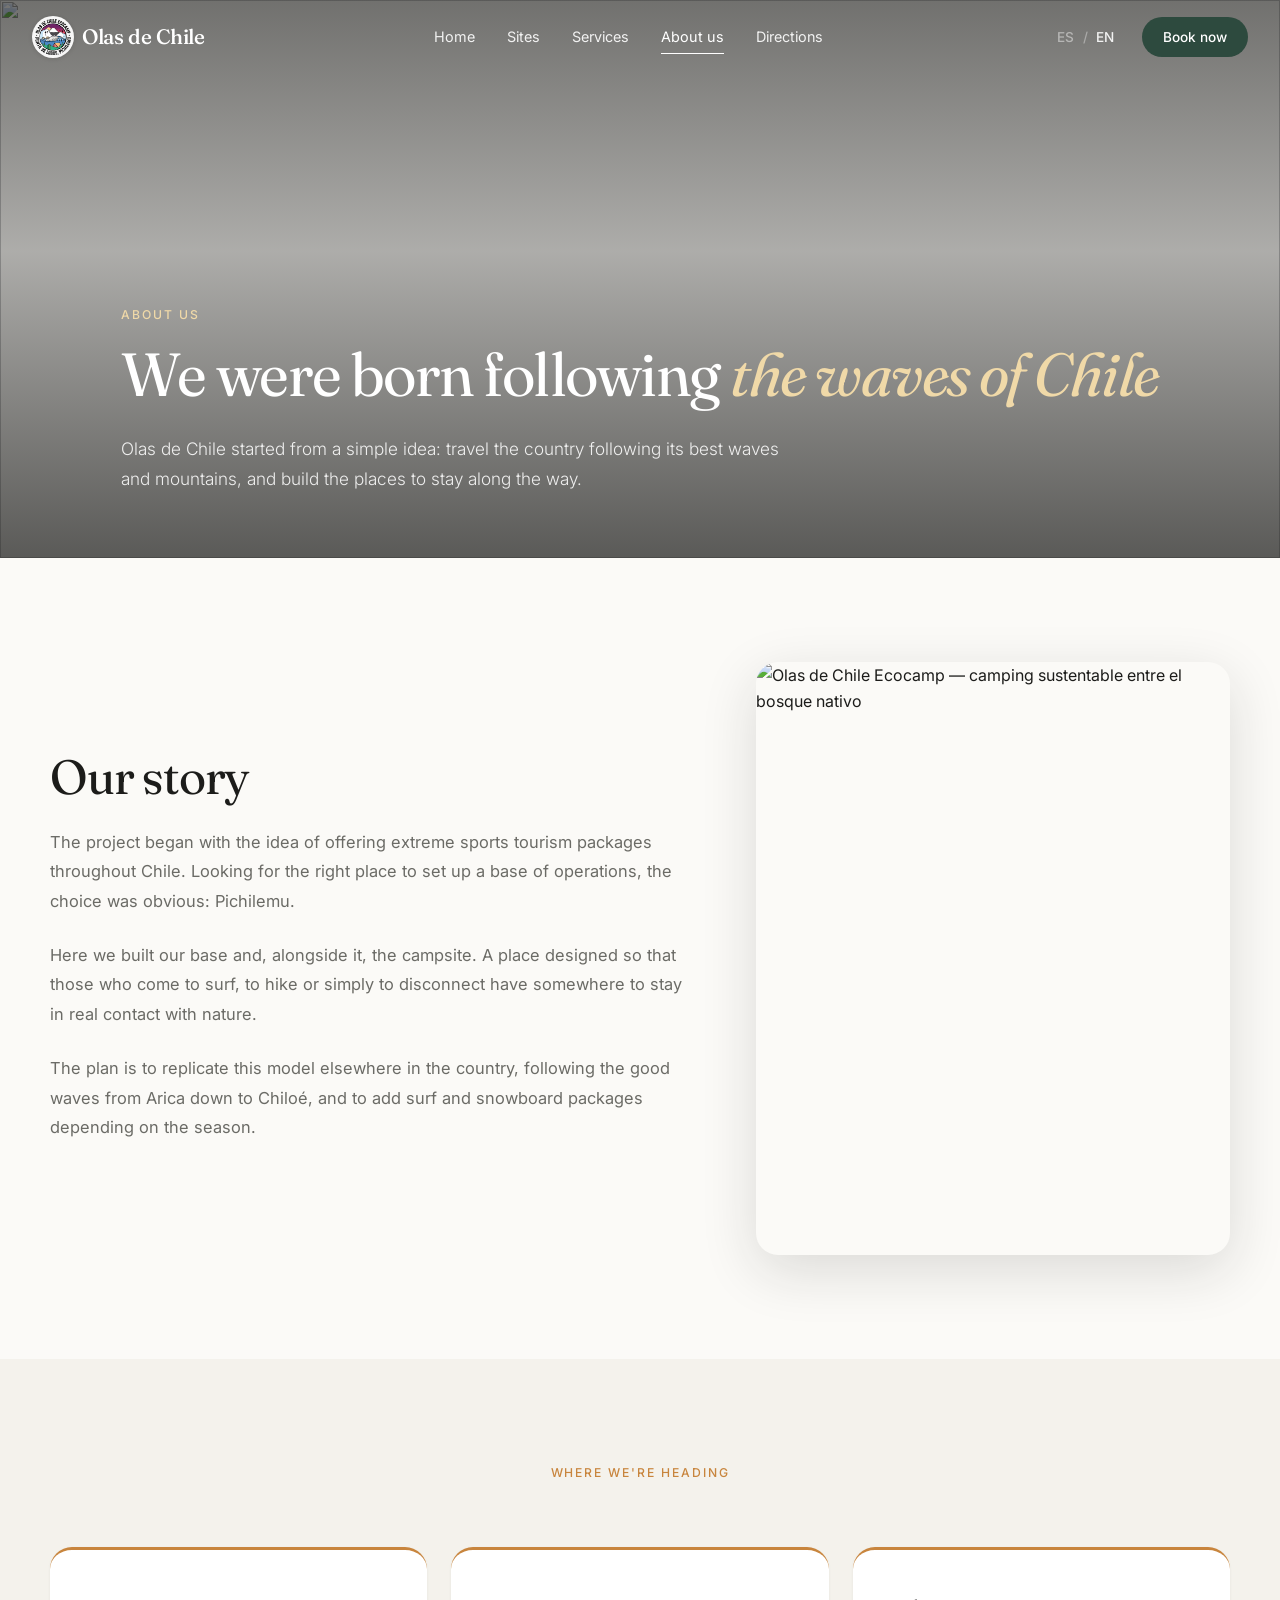
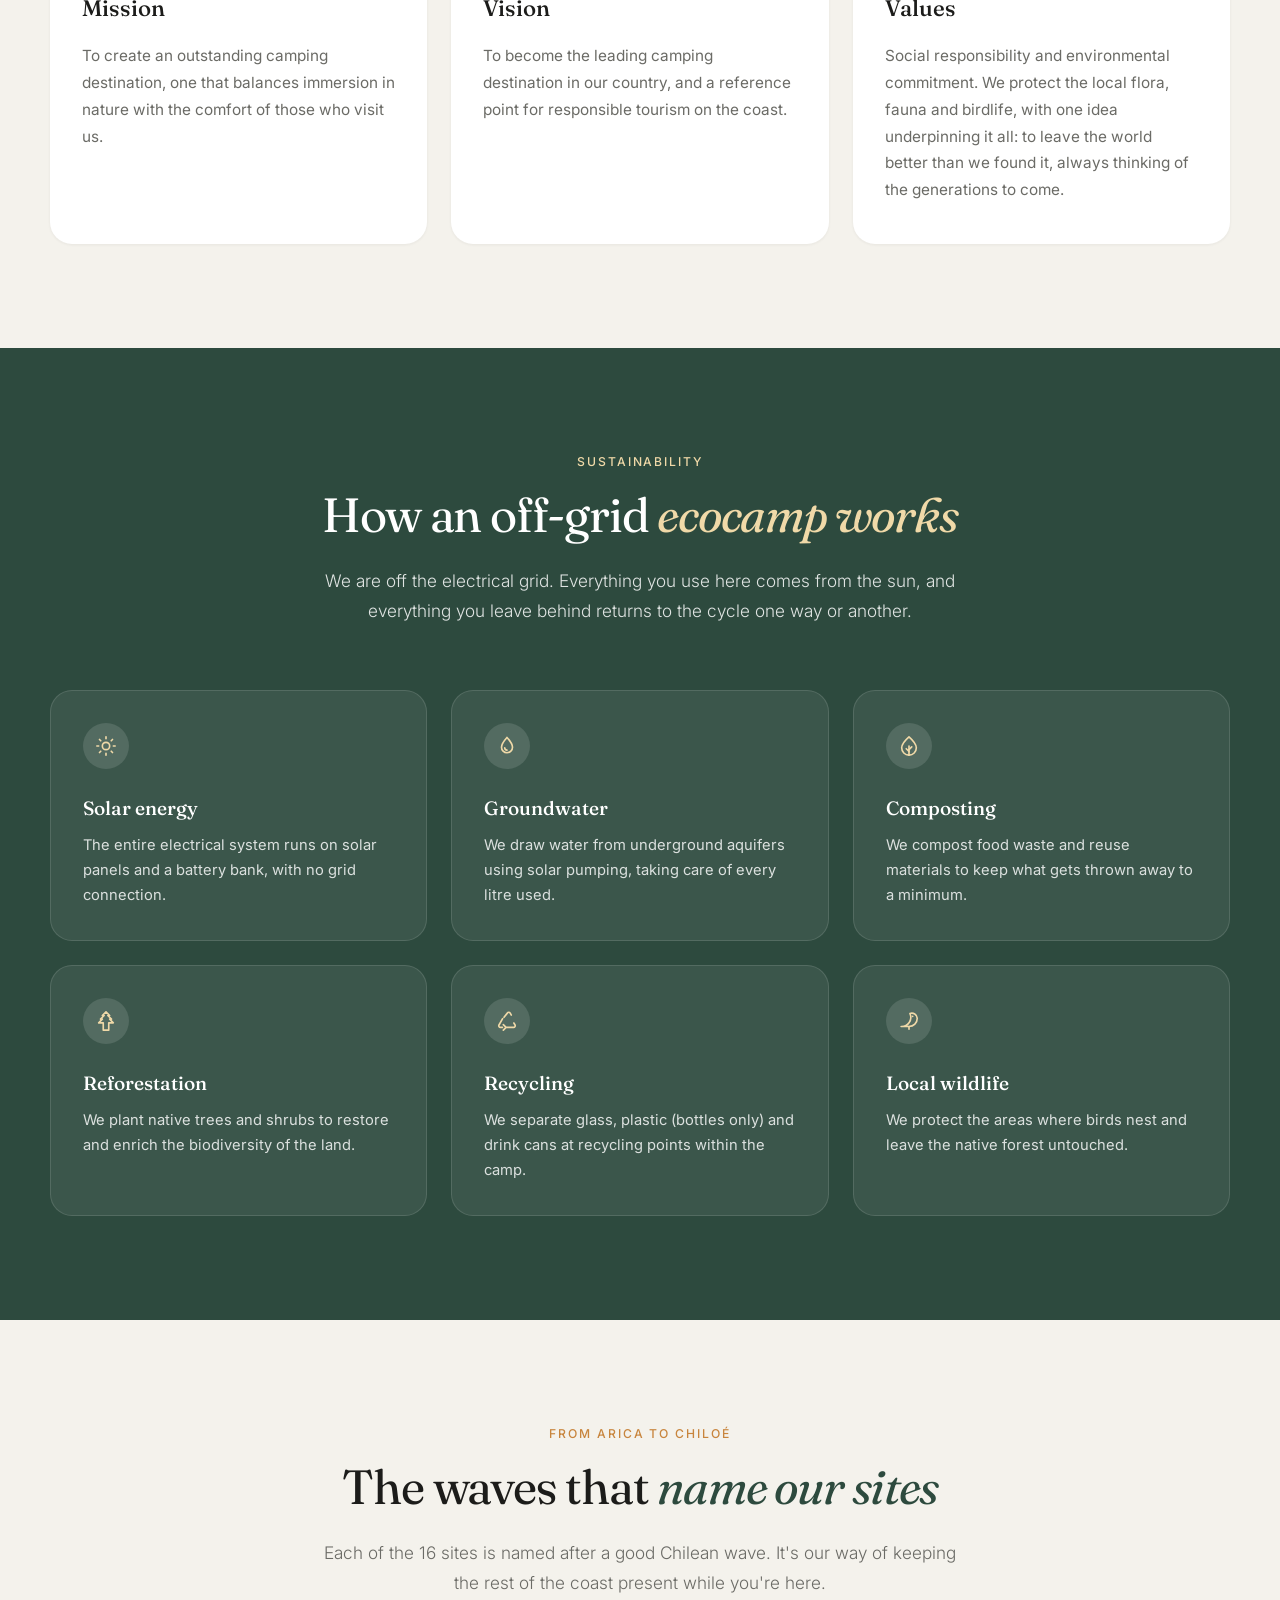
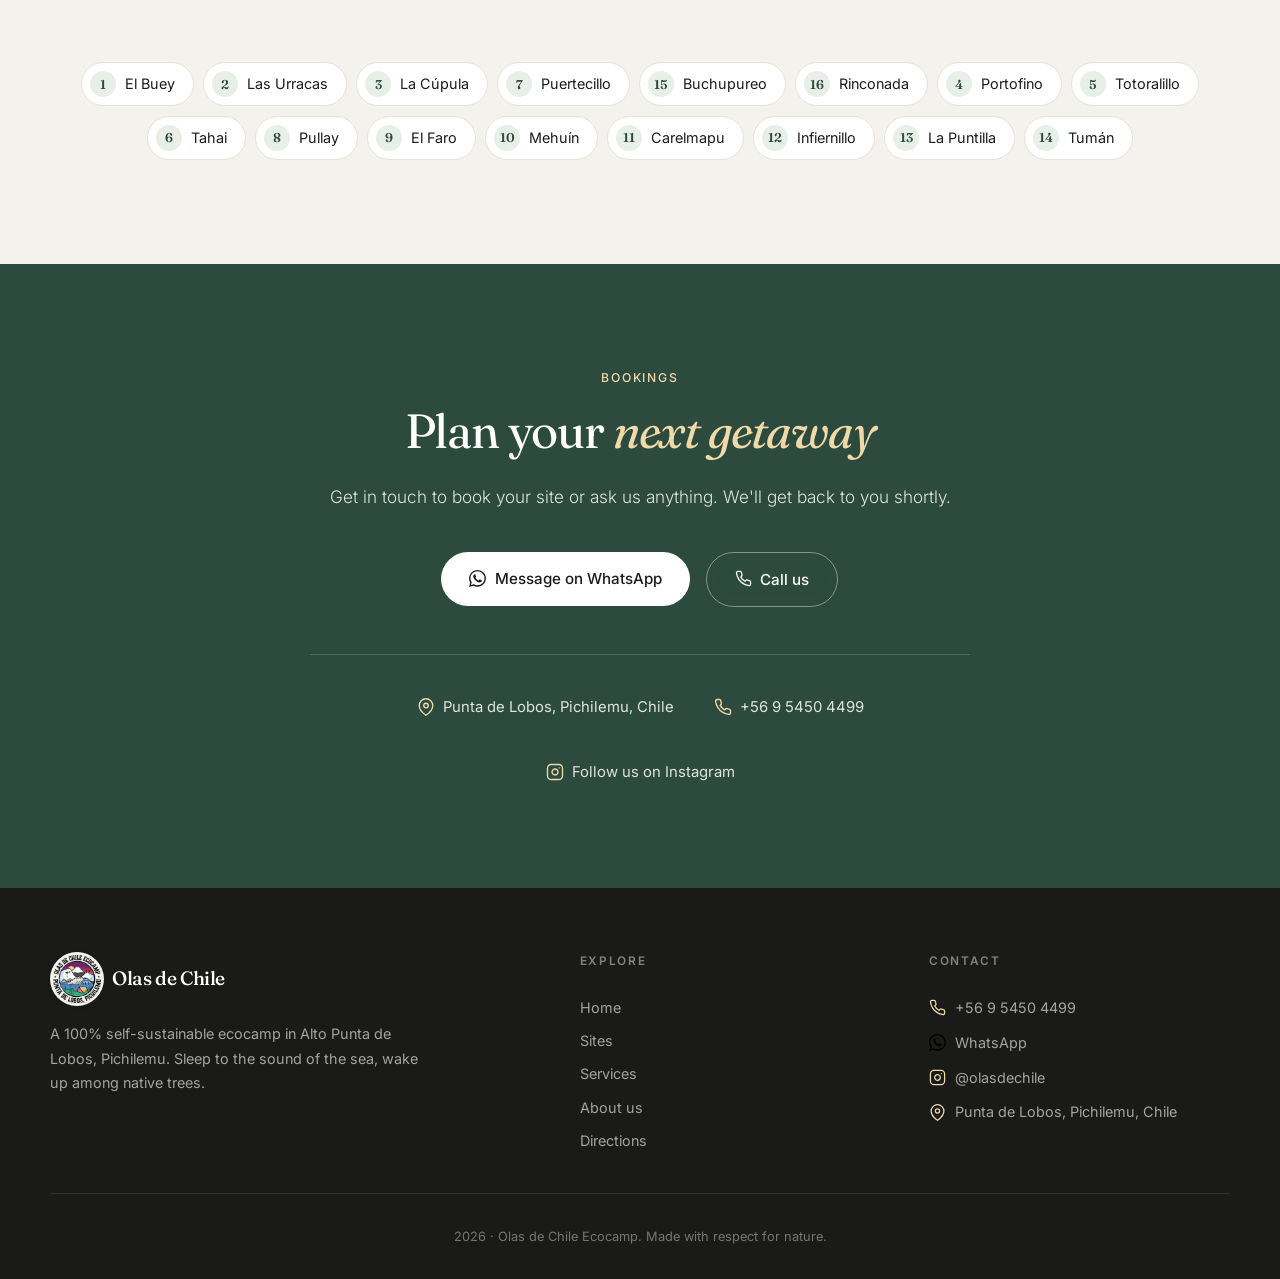
==== commit 3870ed1e: "Optimisation WebP et SEO complet - Conversion des assets locaux en WebP (favicon, logo) - Ajout réfé" ====
--- a/conocenos.html
+++ b/conocenos.html
@@ -3,11 +3,26 @@
   <head>
     <meta charset="UTF-8" />
     <meta name="viewport" content="width=device-width, initial-scale=1.0" />
-    <meta name="description" content="La historia y el compromiso ambiental de Olas de Chile Ecocamp." />
+    <title>Conócenos — Olas de Chile Ecocamp, camping sustentable en Pichilemu</title>
+    <meta name="description" content="La historia de Olas de Chile Ecocamp: un camping nacido siguiendo las olas de Chile. Ecocamp 100% autosustentable con energía solar, reforestación y reciclaje en Punta de Lobos." />
+    <meta name="keywords" content="ecocamp Chile, camping sustentable Pichilemu, historia camping, camping ecológico, camping autosustentable, camping solar" />
     <meta name="theme-color" content="#2d4a3e" />
-    <title>Conócenos — Olas de Chile Ecocamp</title>
+    <meta name="robots" content="index, follow" />
+    <link rel="canonical" href="https://www.olasdechile.com/conocenos" />
+    <link rel="icon" type="image/webp" href="assets/favicon.webp" />
     <link rel="icon" type="image/png" href="assets/favicon.png" />
-    <link rel="apple-touch-icon" href="assets/logo-web.png" />
+    <link rel="apple-touch-icon" href="assets/logo-web.webp" />
+    <meta property="og:type" content="website" />
+    <meta property="og:locale" content="es_CL" />
+    <meta property="og:site_name" content="Olas de Chile Ecocamp" />
+    <meta property="og:title" content="Conócenos — Olas de Chile Ecocamp, camping sustentable en Pichilemu" />
+    <meta property="og:description" content="Camping 100% autosustentable en Punta de Lobos. Energía solar, reforestación, compostaje y reciclaje. Conoce nuestra historia y filosofía." />
+    <meta property="og:image" content="https://static.wixstatic.com/media/d23542_eae392bc3f1746c4b5cece744ef53f67~mv2.png/v1/fill/w_1200,h_630,al_c,q_85,enc_avif,quality_auto/og.jpg" />
+    <meta property="og:url" content="https://www.olasdechile.com/conocenos" />
+    <meta name="twitter:card" content="summary_large_image" />
+    <meta name="twitter:title" content="Conócenos — Olas de Chile Ecocamp" />
+    <meta name="twitter:description" content="Camping 100% autosustentable en Punta de Lobos. Conoce nuestra historia." />
+    <meta name="twitter:image" content="https://static.wixstatic.com/media/d23542_eae392bc3f1746c4b5cece744ef53f67~mv2.png/v1/fill/w_1200,h_630,al_c,q_85,enc_avif,quality_auto/og.jpg" />
     <link rel="preconnect" href="https://fonts.googleapis.com" />
     <link rel="preconnect" href="https://fonts.gstatic.com" crossorigin />
     <link href="https://fonts.googleapis.com/css2?family=Fraunces:ital,opsz,wght@0,9..144,400;0,9..144,500;0,9..144,600;1,9..144,400&family=Inter:wght@300;400;500;600&display=swap" rel="stylesheet" />
@@ -31,7 +46,7 @@
             <p class="body" data-i18n="about_story_p3"></p>
           </div>
           <figure class="story-img reveal d2">
-            <img src="https://images.pexels.com/photos/8960427/pexels-photo-8960427.jpeg?auto=compress&cs=tinysrgb&w=1000" alt="" loading="lazy" />
+            <img src="https://static.wixstatic.com/media/d23542_eae392bc3f1746c4b5cece744ef53f67~mv2.png/v1/fill/w_1000,h_1250,al_c,q_85,enc_avif,quality_auto/story.jpg" alt="Olas de Chile Ecocamp — camping sustentable entre el bosque nativo" loading="lazy" />
           </figure>
         </div>
       </section>
--- a/style.css
+++ b/style.css
@@ -618,7 +618,14 @@
    TÉMOIGNAGES
    ============================================================ */
 .testimonials { background: var(--surface-alt); }
-.testimonials-grid { display: grid; grid-template-columns: repeat(3, 1fr); gap: var(--s3); }
+.testimonials-grid { display: grid; grid-template-columns: repeat(2, 1fr); gap: var(--s3); }
+.google-badge {
+  display: inline-flex; align-items: center; gap: 0.5rem;
+  margin-top: var(--s2); padding: 0.4rem 1rem;
+  background: var(--surface); border: 1px solid var(--border); border-radius: 100px;
+  font-size: 0.85rem; color: var(--muted);
+}
+.google-badge strong { color: var(--text); }
 .testimonial {
   display: flex; flex-direction: column;
   padding: var(--s4); background: var(--surface); border-radius: var(--r-lg); box-shadow: var(--sh-sm);
@@ -627,7 +634,8 @@
 .stars svg { width: 16px; height: 16px; fill: var(--accent); }
 .testimonial-text {
   flex: 1; margin-bottom: var(--s4);
-  font-family: var(--font-display); font-size: 1.02rem; line-height: 1.6;
+  font-family: var(--font-body); font-size: 0.94rem; line-height: 1.7;
+  display: -webkit-box; -webkit-line-clamp: 7; -webkit-box-orient: vertical; overflow: hidden;
 }
 .testimonial-author { display: flex; align-items: center; gap: 0.75rem; }
 .avatar {
@@ -687,17 +695,52 @@
 .footer-bottom { padding-top: var(--s4); font-size: 0.8rem; color: rgba(255, 255, 255, 0.4); text-align: center; }
 
 /* ============================================================
-   WHATSAPP FLOTTANT + LIGHTBOX
+   WHATSAPP FLOTTANT + BACK TO TOP + LIGHTBOX
    ============================================================ */
 .wa-float {
   position: fixed; right: 1.25rem; bottom: 1.25rem; z-index: 90;
-  width: 52px; height: 52px; border-radius: 50%; display: grid; place-items: center;
-  background: #25d366; color: #fff; box-shadow: var(--sh-md);
-  transform: scale(0); transition: transform var(--dur) var(--ease), box-shadow var(--dur) var(--ease);
+  width: 56px; height: 56px; border-radius: 50%; display: grid; place-items: center;
+  background: #25d366; color: #fff;
+  box-shadow: 0 4px 16px rgba(37, 211, 102, 0.35);
+  transform: scale(0); transition: transform 0.4s var(--ease), box-shadow var(--dur) var(--ease);
 }
 .wa-float.show { transform: scale(1); }
-.wa-float:hover { box-shadow: var(--sh-lg); }
-.wa-float svg { width: 26px; height: 26px; fill: currentColor; }
+.wa-float:hover { box-shadow: 0 6px 24px rgba(37, 211, 102, 0.5); transform: scale(1.08); }
+.wa-float svg { width: 28px; height: 28px; fill: currentColor; }
+
+.wa-float::after {
+  content: "";
+  position: absolute; inset: -4px; border-radius: 50%; border: 2px solid #25d366;
+  opacity: 0; animation: waPulse 2s ease-out infinite;
+}
+@keyframes waPulse {
+  0% { opacity: 0.6; transform: scale(1); }
+  100% { opacity: 0; transform: scale(1.5); }
+}
+
+.wa-tooltip {
+  position: absolute; right: 68px; top: 50%; transform: translateY(-50%);
+  background: var(--text); color: #fff; font-size: 0.8rem; font-weight: 500;
+  padding: 0.5rem 1rem; border-radius: 100px; white-space: nowrap;
+  pointer-events: none; opacity: 0;
+  transition: opacity 0.3s var(--ease);
+}
+.wa-tooltip::after {
+  content: ""; position: absolute; right: -6px; top: 50%; transform: translateY(-50%);
+  border: 6px solid transparent; border-left-color: var(--text);
+}
+.wa-float:hover .wa-tooltip, .wa-float:focus-within .wa-tooltip { opacity: 1; }
+
+.back-to-top {
+  position: fixed; right: 1.25rem; bottom: 5.5rem; z-index: 89;
+  width: 44px; height: 44px; border-radius: 50%; display: grid; place-items: center;
+  background: var(--surface); color: var(--primary); border: 1px solid var(--border);
+  box-shadow: var(--sh-sm); transform: translateY(20px); opacity: 0;
+  transition: transform 0.4s var(--ease), opacity 0.4s var(--ease), box-shadow var(--dur) var(--ease), background var(--dur) var(--ease);
+}
+.back-to-top.show { transform: translateY(0); opacity: 1; }
+.back-to-top:hover { background: var(--primary); color: #fff; box-shadow: var(--sh-md); }
+.back-to-top svg { width: 18px; height: 18px; }
 
 .lightbox {
   position: fixed; inset: 0; z-index: 150; display: grid; place-items: center;
@@ -771,4 +814,5 @@
   .contact-info { flex-direction: column; gap: var(--s3); }
   .footer-top { grid-template-columns: 1fr; gap: var(--s4); }
   .wa-float { right: 1rem; bottom: 1rem; }
-}
+  .back-to-top { right: 1rem; bottom: 5.2rem; }
+}
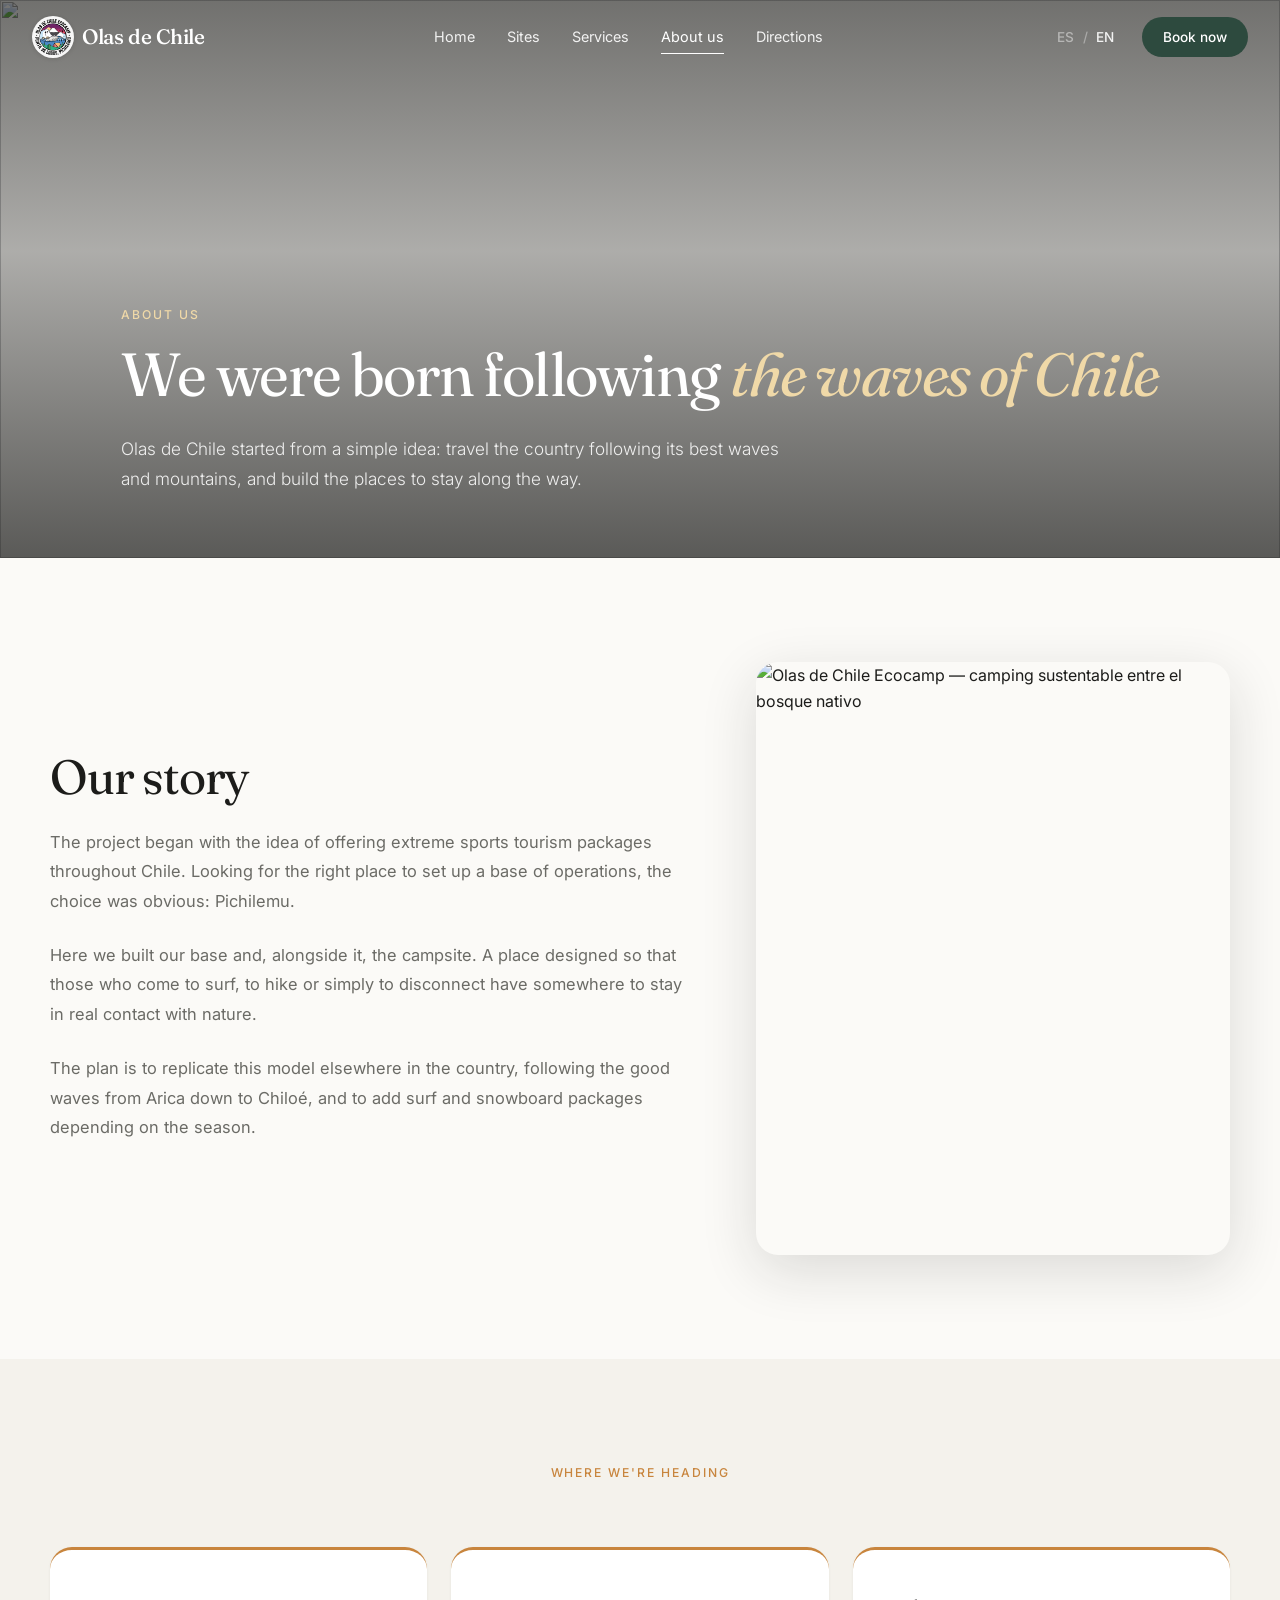
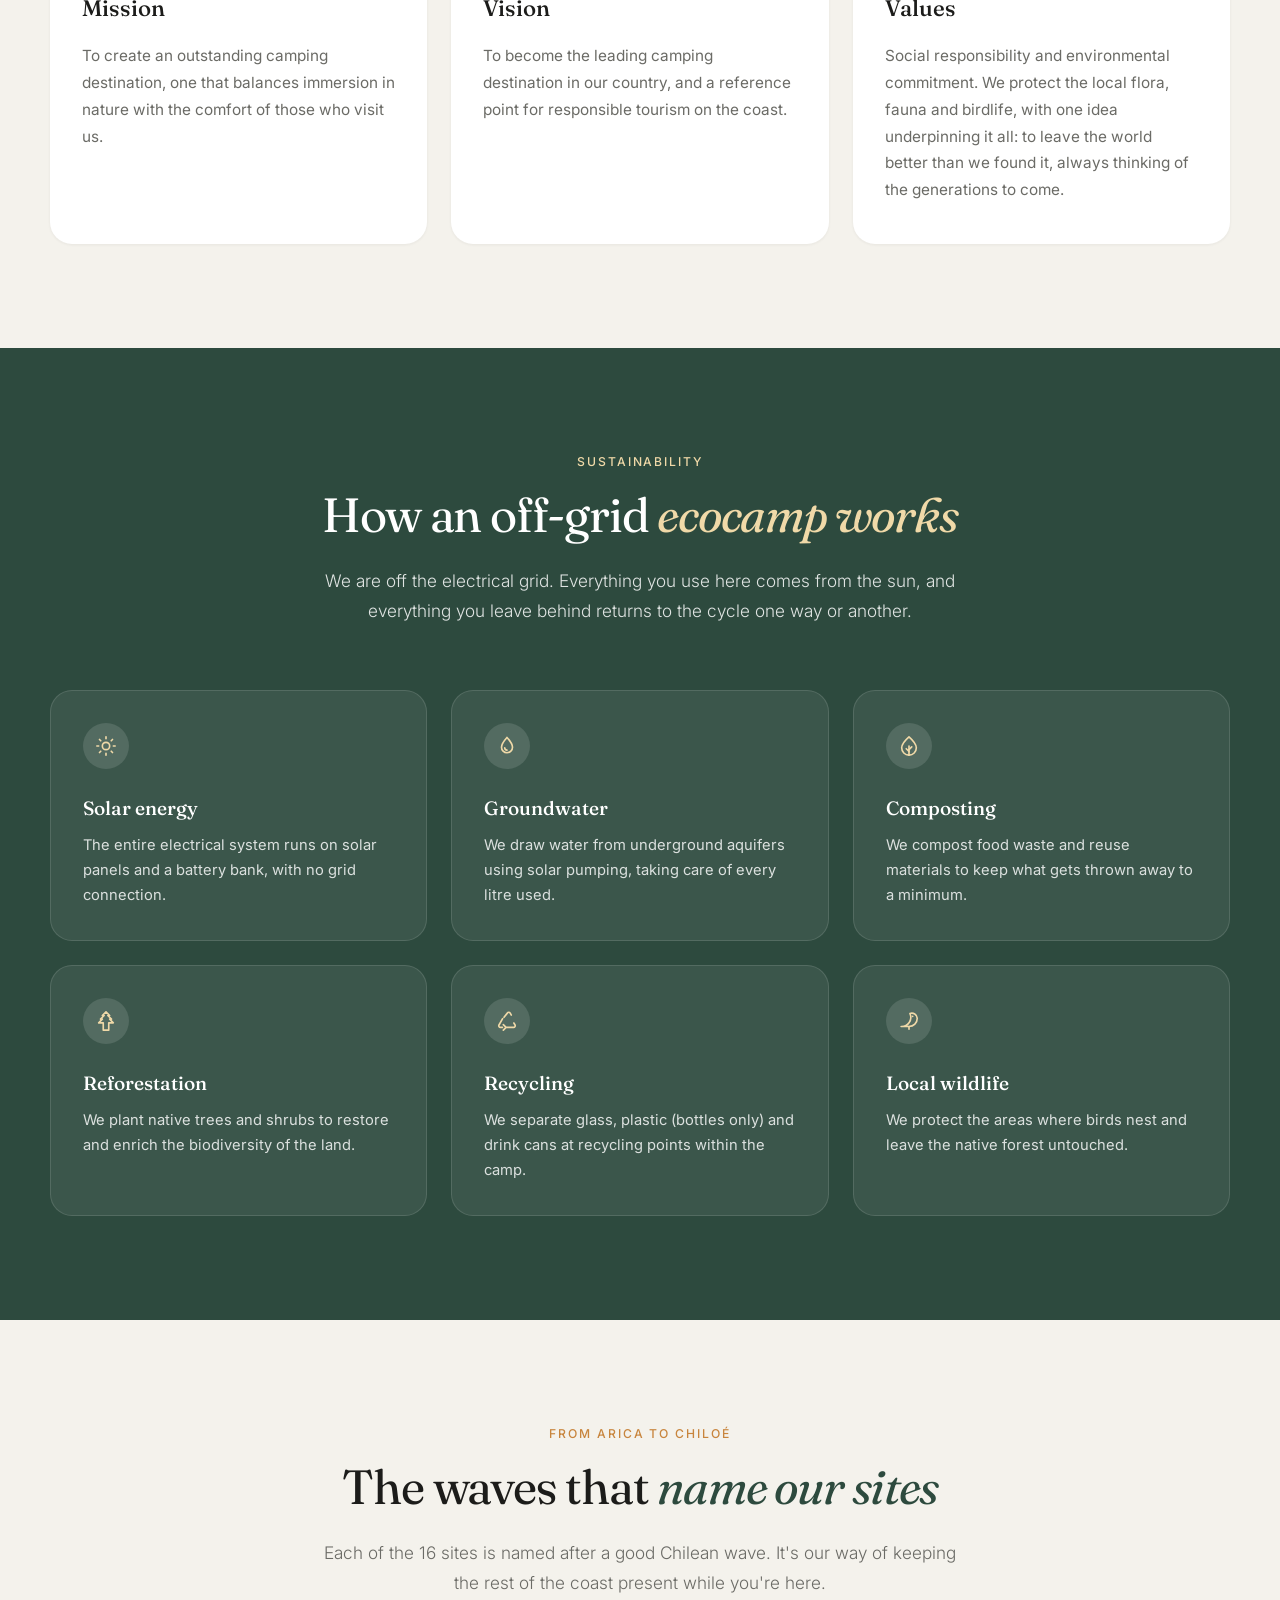
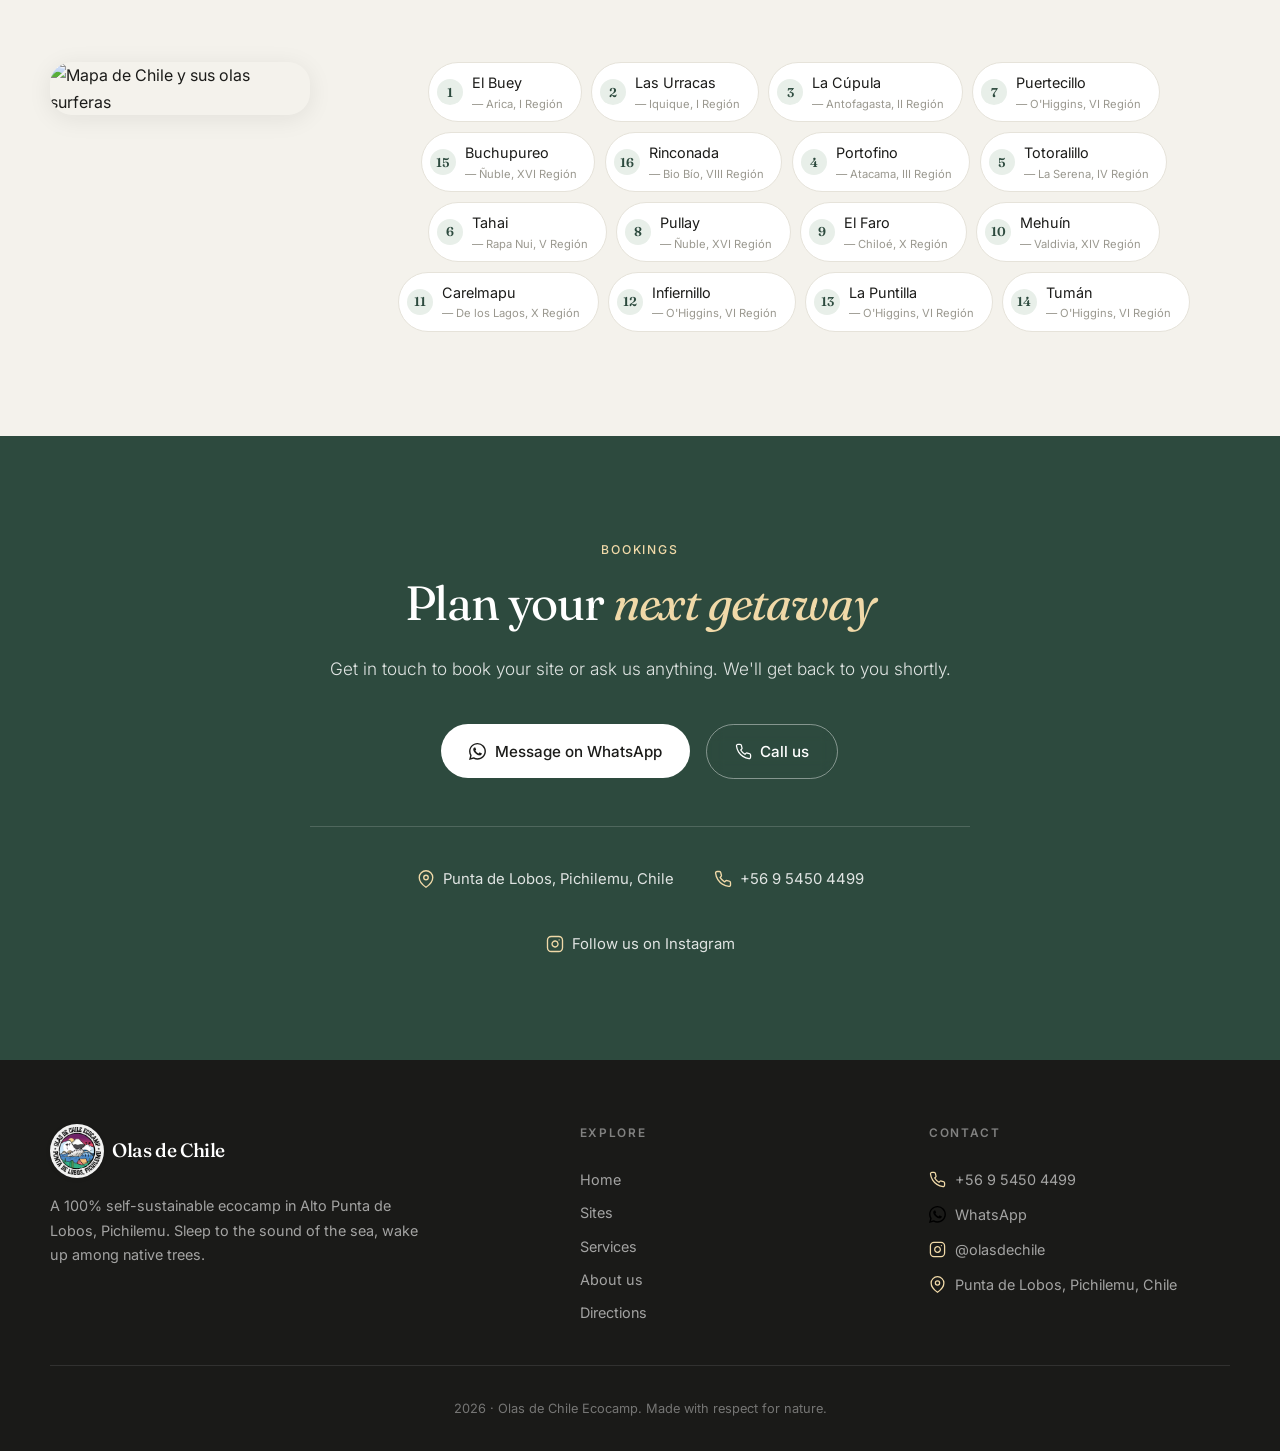
==== commit 611c79b1: "Photos manquantes, plan des sites, carte Chili, régions des olas - Galerie étendue de 4 à 8 photos (" ====
--- a/conocenos.html
+++ b/conocenos.html
@@ -94,7 +94,12 @@
             <h2 class="title"><span data-i18n="about_map_title_1"></span> <em data-i18n="about_map_title_2"></em></h2>
             <p class="lead" data-i18n="about_map_lead"></p>
           </header>
-          <ul class="wave-list reveal d2" id="waveList"></ul>
+          <div class="wave-map-layout reveal d2">
+            <figure class="wave-map-fig">
+              <img src="https://static.wixstatic.com/media/d23542_2e6be141a3b3400ba505d7bfe017b4f5~mv2.jpg/v1/fill/w_700,h_1400,al_c,q_85,enc_avif,quality_auto/chile.jpg" alt="Mapa de Chile y sus olas surferas" loading="lazy" />
+            </figure>
+            <ul class="wave-list" id="waveList"></ul>
+          </div>
         </div>
       </section>
 
--- a/style.css
+++ b/style.css
@@ -408,7 +408,11 @@
 }
 .site-name { display: block; font-family: var(--font-display); font-size: 1.1rem; font-weight: 500; line-height: 1.3; }
 .site-cat { display: block; font-size: 0.75rem; color: var(--subtle); }
-.site-desc { font-size: 0.88rem; line-height: 1.6; color: var(--muted); flex: 1; margin-bottom: var(--s3); }
+.site-desc { font-size: 0.88rem; line-height: 1.6; color: var(--muted); flex: 1; margin-bottom: var(--s2); }
+.site-region {
+  font-size: 0.75rem; color: var(--accent); font-weight: 500;
+  margin-bottom: var(--s3); display: block;
+}
 .site-card-foot {
   display: flex; align-items: center; justify-content: space-between; gap: var(--s2);
   padding-top: var(--s2); border-top: 1px solid var(--border);
@@ -496,6 +500,7 @@
   transition: border-color var(--dur) var(--ease), transform var(--dur) var(--ease);
 }
 .wave-chip:hover { border-color: var(--primary); transform: translateY(-2px); }
+.wave-chip small { font-size: 0.7rem; color: var(--subtle); font-weight: 400; display: block; }
 .wave-n {
   width: 26px; height: 26px; border-radius: 50%; display: grid; place-items: center;
   background: var(--primary-soft); color: var(--primary);
@@ -600,7 +605,7 @@
 /* ============================================================
    GALERIE
    ============================================================ */
-.gallery-grid { display: grid; grid-template-columns: repeat(4, 1fr); grid-auto-rows: 230px; gap: var(--s2); }
+.gallery-grid { display: grid; grid-template-columns: repeat(4, 1fr); grid-auto-rows: 200px; gap: var(--s2); }
 .gallery-item { position: relative; overflow: hidden; border-radius: var(--r-md); cursor: zoom-in; padding: 0; }
 .gallery-item img { width: 100%; height: 100%; object-fit: cover; transition: transform 0.8s var(--ease); }
 .gallery-item:hover img { transform: scale(1.06); }
@@ -742,6 +747,32 @@
 .back-to-top:hover { background: var(--primary); color: #fff; box-shadow: var(--sh-md); }
 .back-to-top svg { width: 18px; height: 18px; }
 
+/* ============================================================
+   SITE PLAN + WAVE MAP + DIR PHOTOS
+   ============================================================ */
+.site-plan {
+  border-radius: var(--r-lg); overflow: hidden; box-shadow: var(--sh-lg);
+}
+.site-plan img { width: 100%; display: block; }
+.site-plan figcaption {
+  padding: var(--s2) var(--s3); background: var(--surface);
+  font-size: 0.85rem; color: var(--subtle); text-align: center;
+}
+
+.wave-map-layout {
+  display: grid; grid-template-columns: 260px 1fr; gap: var(--s6); align-items: start;
+}
+.wave-map-fig { border-radius: var(--r-lg); overflow: hidden; box-shadow: var(--sh-md); }
+.wave-map-fig img { width: 100%; display: block; }
+
+.dir-photos { display: grid; grid-template-columns: 1fr 1fr; gap: var(--s3); margin-top: var(--s4); }
+.dir-photo { border-radius: var(--r-lg); overflow: hidden; box-shadow: var(--sh-sm); }
+.dir-photo img { width: 100%; display: block; aspect-ratio: 3/2; object-fit: cover; }
+.dir-photo figcaption {
+  padding: var(--s2) var(--s3); background: var(--surface);
+  font-size: 0.82rem; color: var(--muted); text-align: center;
+}
+
 .lightbox {
   position: fixed; inset: 0; z-index: 150; display: grid; place-items: center;
   padding: var(--s4); background: rgba(20, 20, 18, 0.92);
@@ -788,6 +819,9 @@
 @media (max-width: 980px) {
   .intro-grid, .svc-teaser-grid, .directions-grid, .story-grid,
   .cat-block-head { grid-template-columns: 1fr; gap: var(--s5); }
+  .wave-map-layout { grid-template-columns: 1fr; }
+  .wave-map-fig { max-width: 260px; margin: 0 auto; }
+  .dir-photos { grid-template-columns: 1fr; }
   .intro-image, .story-img { aspect-ratio: 16/10; order: -1; }
   .intro-text { max-width: none; }
   .cat-grid, .testimonials-grid { grid-template-columns: 1fr; }
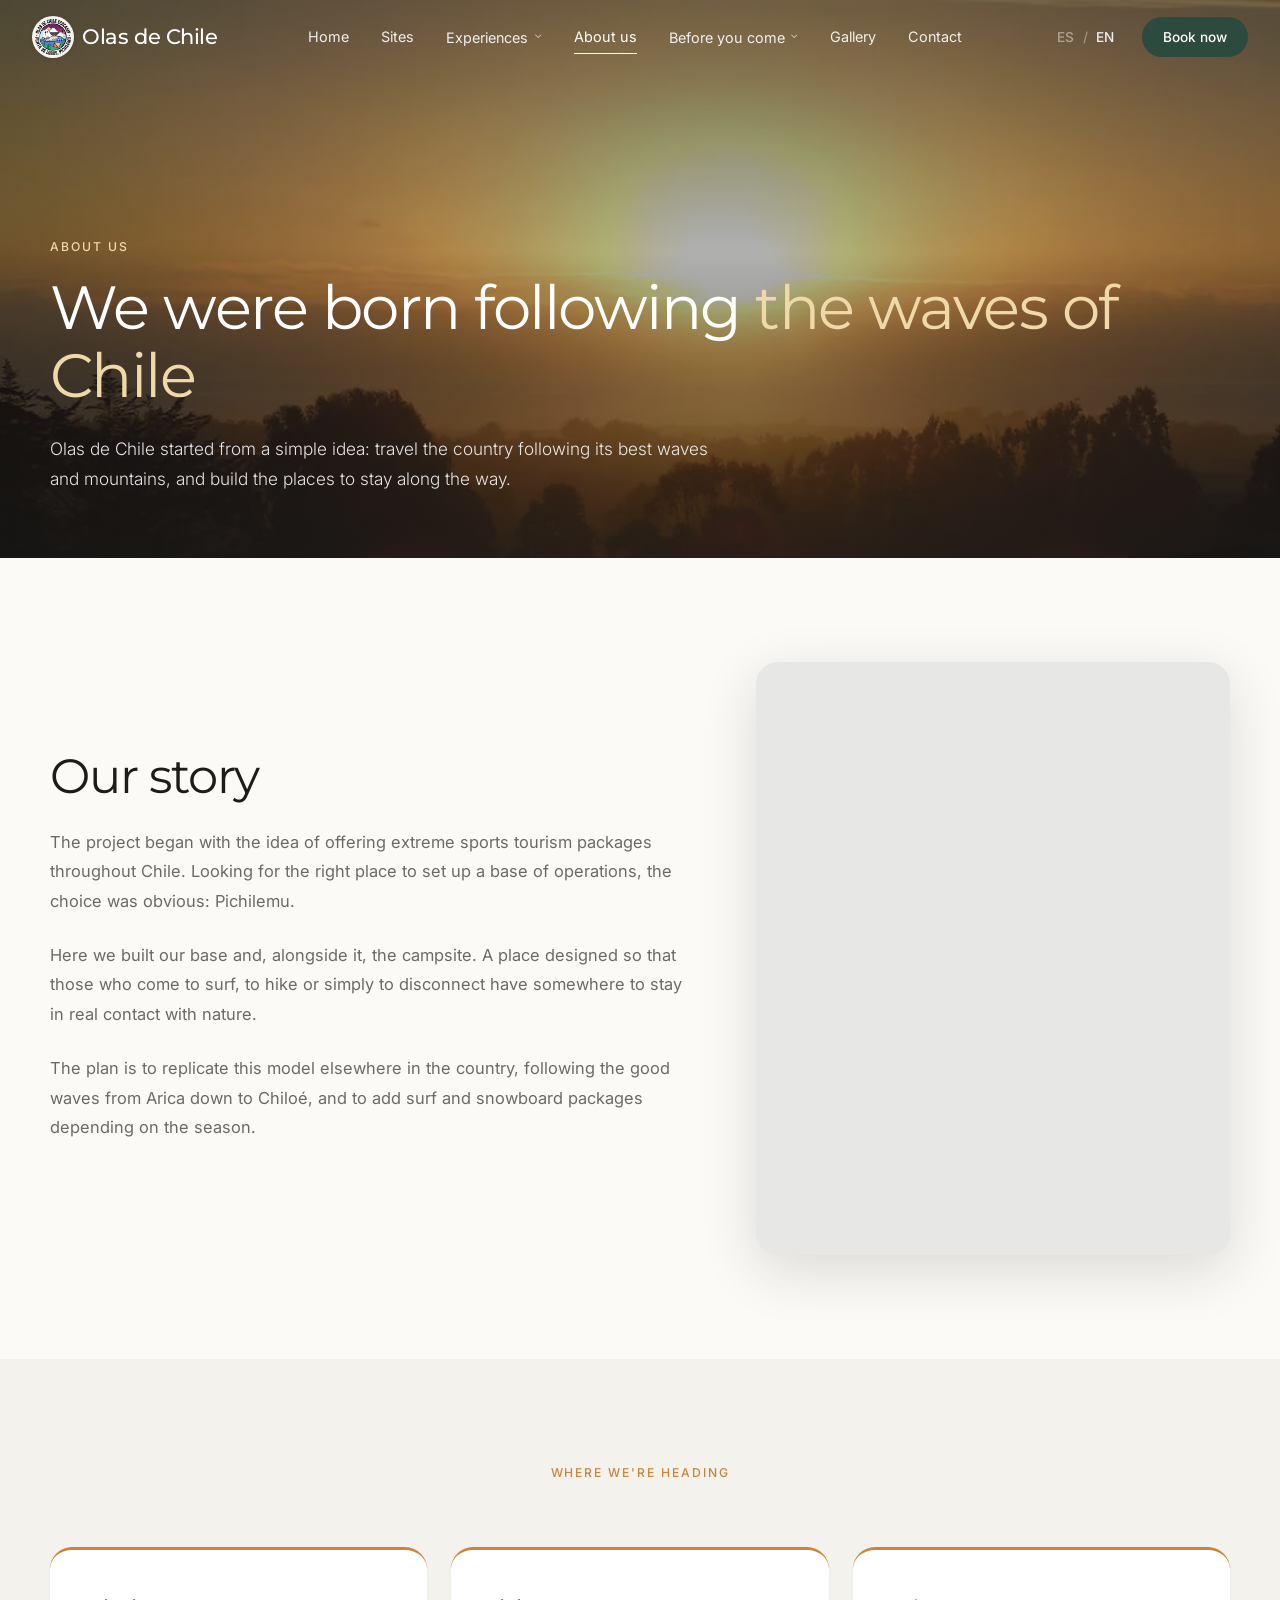
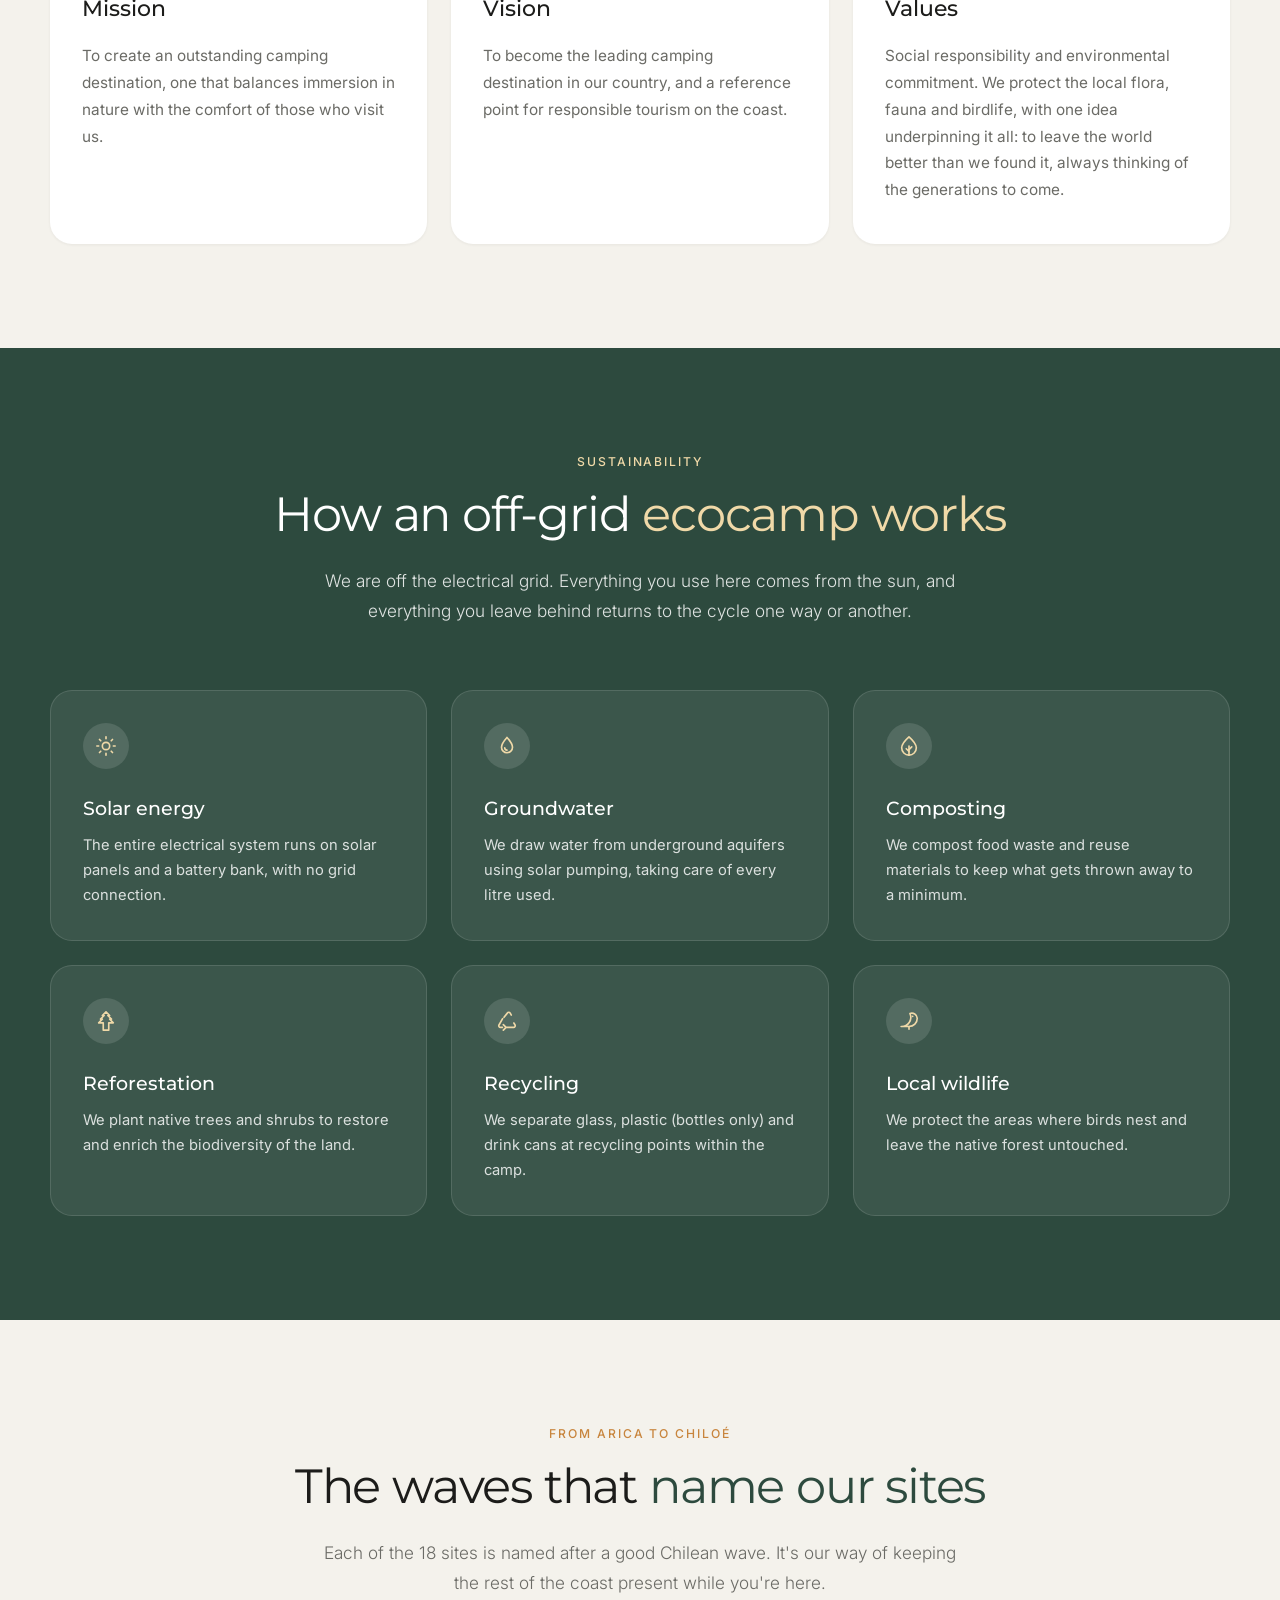
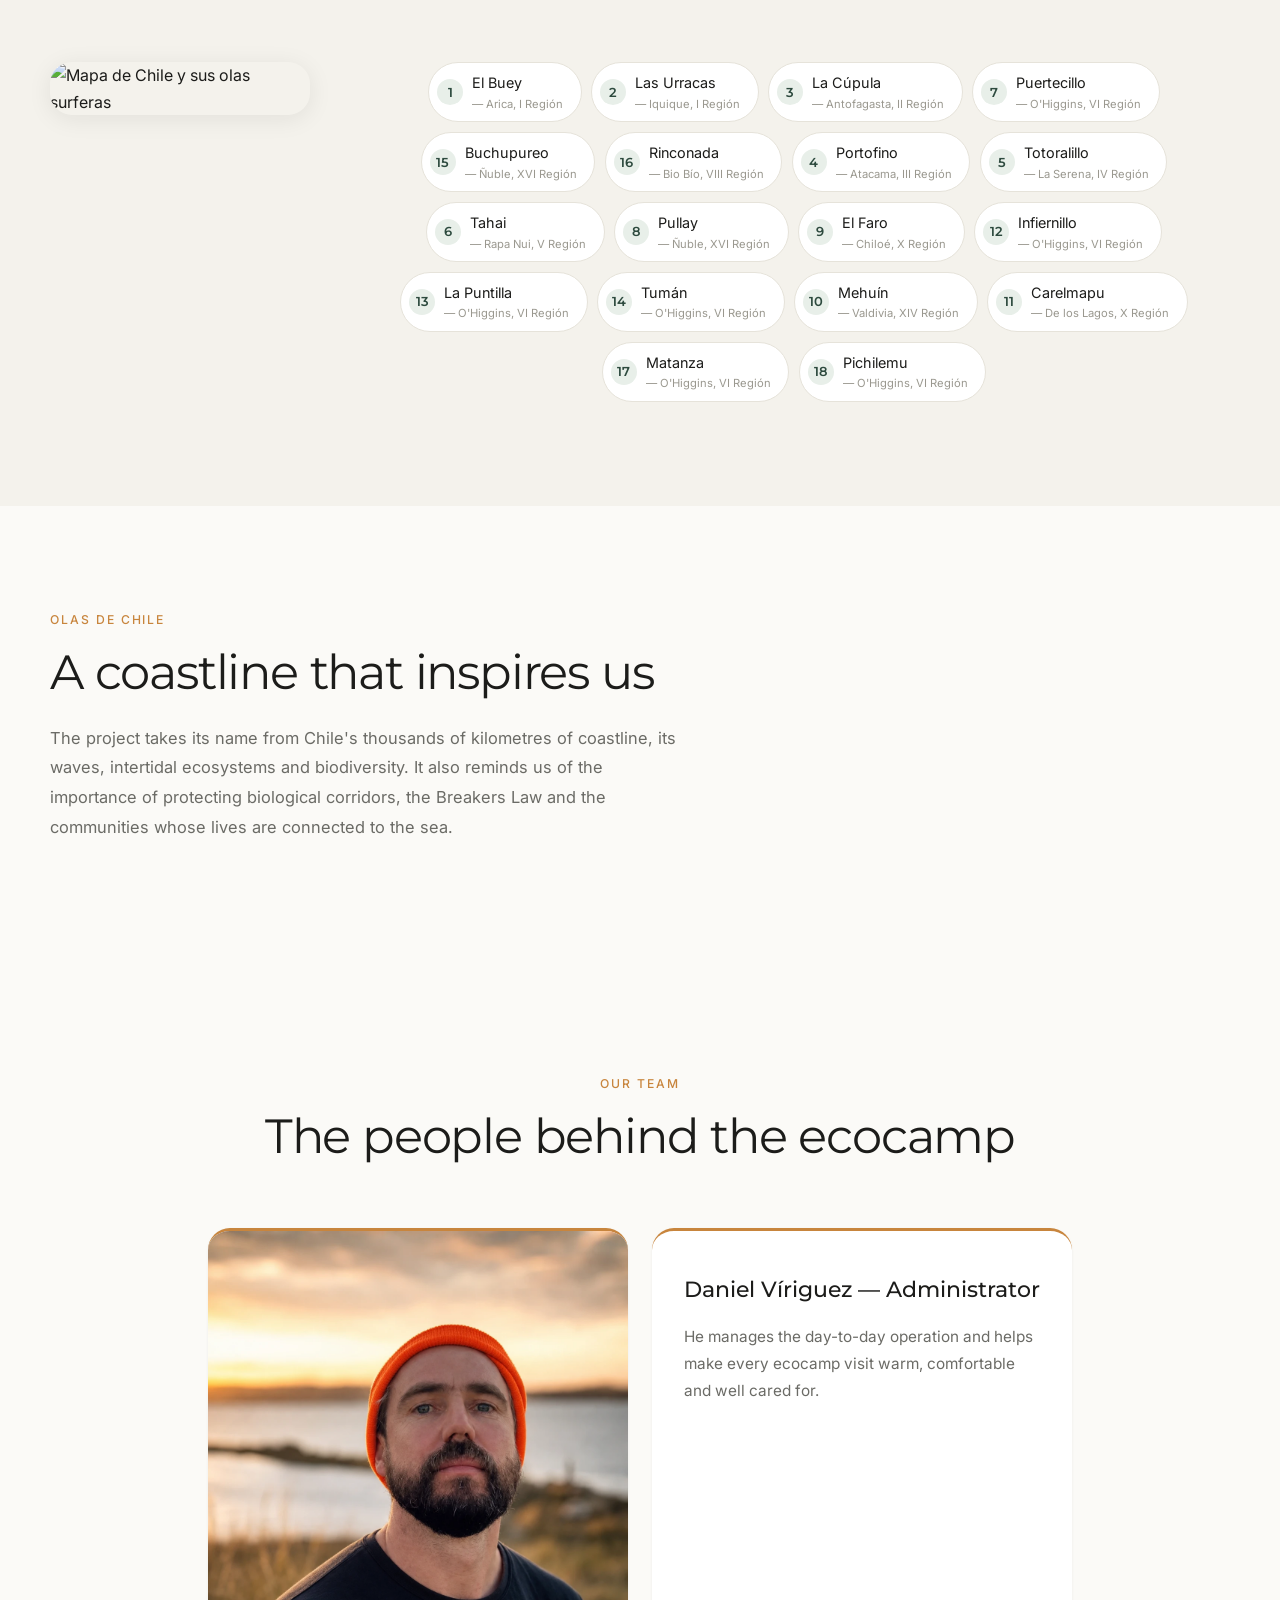
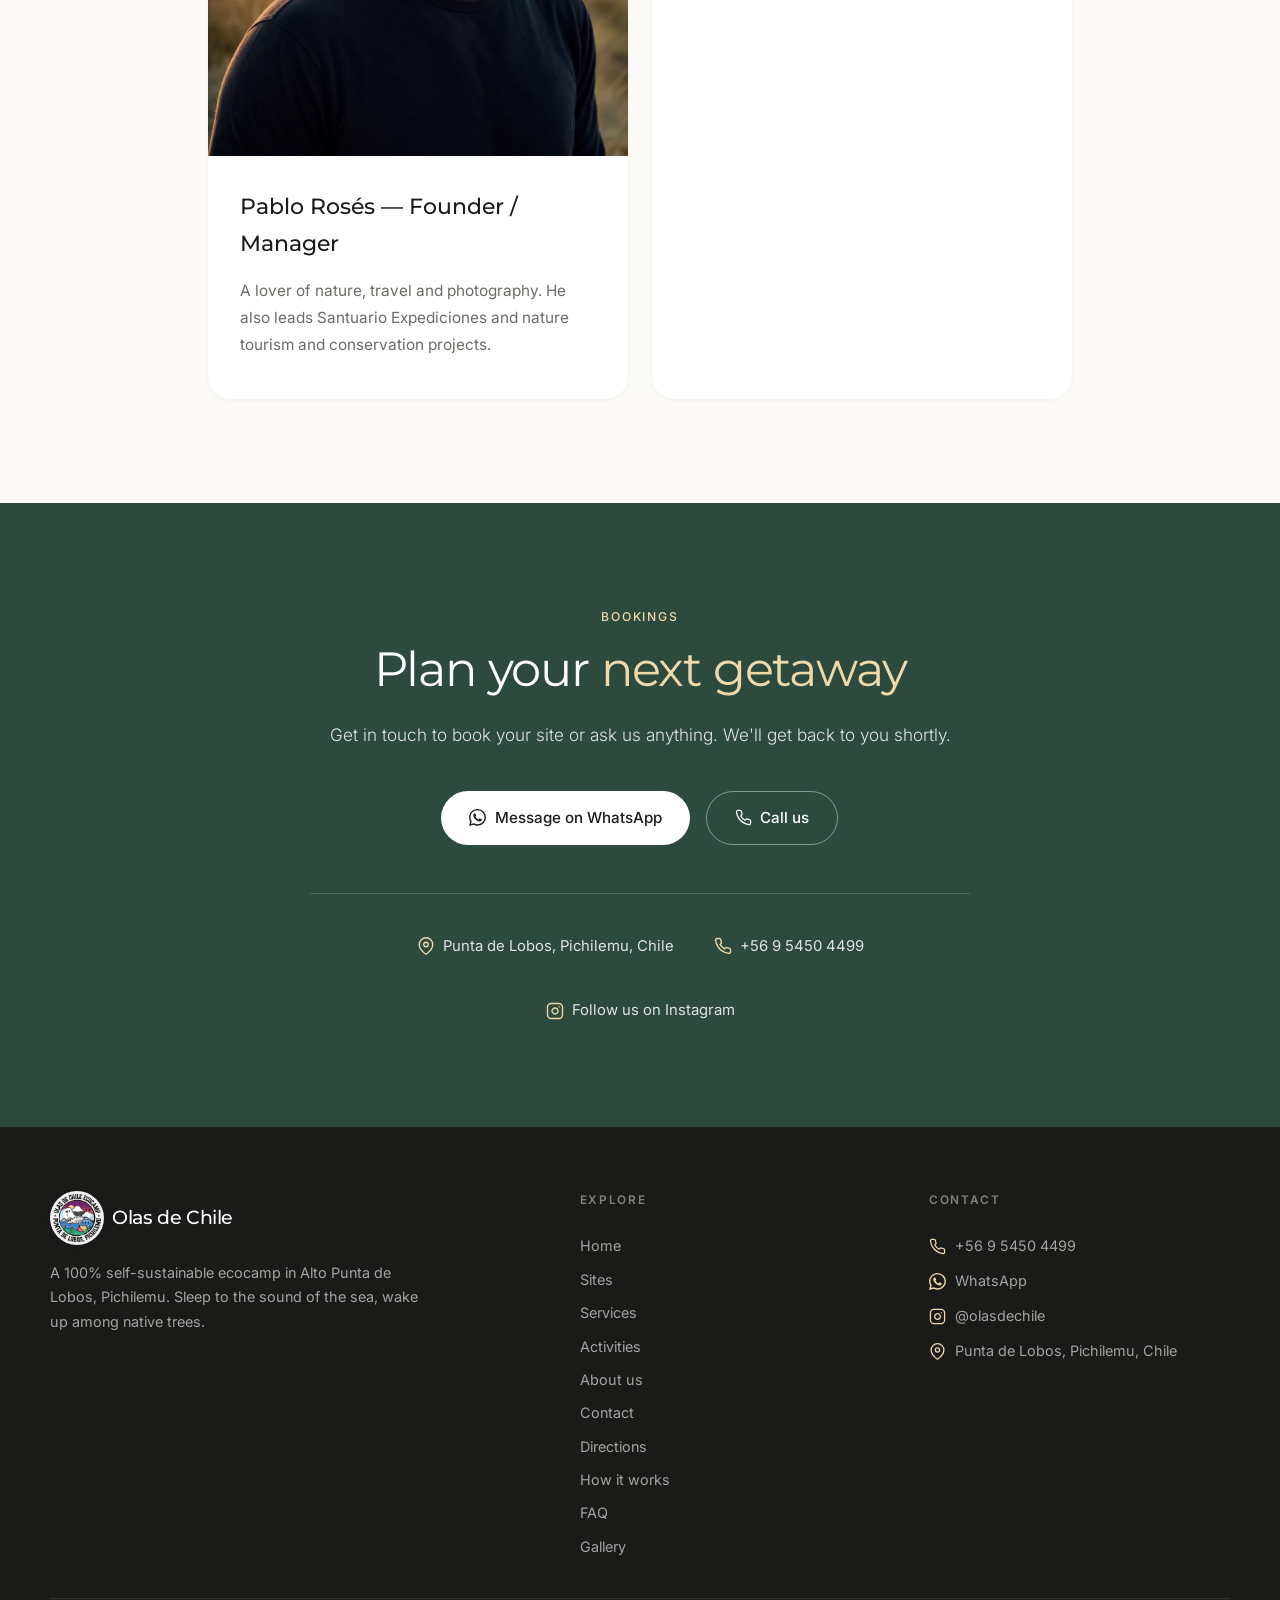
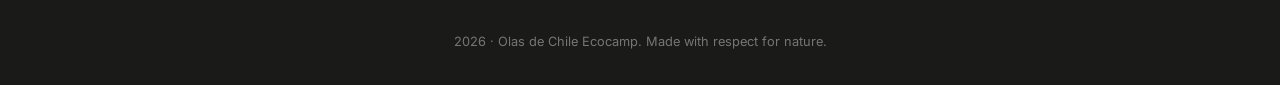
==== commit 839434b8: "Improve site content, navigation and SEO" ====
--- a/conocenos.html
+++ b/conocenos.html
@@ -25,7 +25,7 @@
     <meta name="twitter:image" content="https://static.wixstatic.com/media/d23542_eae392bc3f1746c4b5cece744ef53f67~mv2.png/v1/fill/w_1200,h_630,al_c,q_85,enc_avif,quality_auto/og.jpg" />
     <link rel="preconnect" href="https://fonts.googleapis.com" />
     <link rel="preconnect" href="https://fonts.gstatic.com" crossorigin />
-    <link href="https://fonts.googleapis.com/css2?family=Fraunces:ital,opsz,wght@0,9..144,400;0,9..144,500;0,9..144,600;1,9..144,400&family=Inter:wght@300;400;500;600&display=swap" rel="stylesheet" />
+    <link href="https://fonts.googleapis.com/css2?family=Montserrat:wght@400;500;600;700&family=Inter:wght@300;400;500;600&display=swap" rel="stylesheet" />
     <link rel="stylesheet" href="style.css" />
   </head>
 
@@ -45,9 +45,7 @@
             <p class="body" data-i18n="about_story_p2"></p>
             <p class="body" data-i18n="about_story_p3"></p>
           </div>
-          <figure class="story-img reveal d2">
-            <img src="https://static.wixstatic.com/media/d23542_eae392bc3f1746c4b5cece744ef53f67~mv2.png/v1/fill/w_1000,h_1250,al_c,q_85,enc_avif,quality_auto/story.jpg" alt="Olas de Chile Ecocamp — camping sustentable entre el bosque nativo" loading="lazy" />
-          </figure>
+          <figure class="story-img story-placeholder reveal d2" aria-label="Imagen de nuestra historia à ajouter"></figure>
         </div>
       </section>
 
@@ -103,6 +101,22 @@
         </div>
       </section>
 
+      <section class="section">
+        <div class="wrap story-grid">
+          <div class="reveal"><p class="eyebrow" data-i18n="editorial_eyebrow"></p><h2 class="title" data-i18n="editorial_title"></h2><p class="body" data-i18n="editorial_text"></p></div>
+        </div>
+      </section>
+
+      <section class="section">
+        <div class="wrap">
+          <header class="section-head center reveal"><p class="eyebrow" data-i18n="team_eyebrow"></p><h2 class="title" data-i18n="team_title"></h2></header>
+          <div class="mv-grid team-grid">
+            <article class="mv-card team-card"><img class="team-photo" src="assets/equipo-pablo-professional.webp" alt="Pablo Rosés, fundador y gerente de Olas de Chile Ecocamp" loading="lazy" /><h3 data-i18n="team_pablo_name"></h3><p data-i18n="team_pablo_text"></p></article>
+            <article class="mv-card"><h3 data-i18n="team_daniel_name"></h3><p data-i18n="team_daniel_text"></p></article>
+          </div>
+        </div>
+      </section>
+
       <div id="contactMount"></div>
     </main>
 
--- a/style.css
+++ b/style.css
@@ -19,7 +19,7 @@
   --accent: #c8853d;
   --accent-soft: #f6ecdc;
 
-  --font-display: "Fraunces", Georgia, "Times New Roman", serif;
+  --font-display: "Montserrat", Arial, sans-serif;
   --font-body: "Inter", system-ui, -apple-system, sans-serif;
 
   --s1: 0.5rem;  --s2: 1rem;   --s3: 1.5rem; --s4: 2rem;
@@ -101,6 +101,15 @@
 .logo-mark img { width: 100%; height: 100%; object-fit: contain; }
 
 .nav-links { display: flex; align-items: center; gap: var(--s4); }
+.nav-dropdown { position: relative; }
+.nav-dropdown::after { content: ""; position: absolute; left: -0.5rem; right: -0.5rem; top: 100%; height: 0.75rem; }
+.nav-dropdown-toggle { border: 0; background: none; cursor: pointer; padding: 0; }
+.nav-dropdown-toggle::before { content: "⌄"; margin-left: 0.35rem; float: right; font-size: 0.75em; opacity: 0.7; }
+.nav-dropdown-menu { position: absolute; top: calc(100% + 0.65rem); left: 50%; transform: translateX(-50%) translateY(-6px); display: flex; flex-direction: column; min-width: 190px; padding: 0.5rem; background: var(--bg); border: 1px solid var(--border); border-radius: var(--r-md); box-shadow: var(--sh-lg); opacity: 0; visibility: hidden; pointer-events: none; transition: opacity var(--dur) var(--ease), transform var(--dur) var(--ease), visibility var(--dur) var(--ease); }
+.nav-dropdown:hover .nav-dropdown-menu, .nav-dropdown:focus-within .nav-dropdown-menu, .nav-dropdown.open .nav-dropdown-menu { opacity: 1; visibility: visible; pointer-events: auto; transform: translateX(-50%) translateY(0); }
+.nav-dropdown-link { padding: 0.65rem 0.8rem; color: var(--muted); border-radius: var(--r-sm); white-space: nowrap; }
+.nav-dropdown-link:hover, .nav-dropdown-link.active { color: var(--text); background: var(--alt); }
+.nav-dropdown.active .nav-dropdown-toggle { font-weight: 500; }
 .nav-link {
   position: relative; font-size: 0.9rem; color: rgba(255, 255, 255, 0.9);
   transition: color var(--dur) var(--ease);
@@ -146,12 +155,18 @@
 .mobile-menu {
   position: fixed; top: var(--nav-h); left: 0; right: 0; z-index: 99;
   display: flex; flex-direction: column; gap: var(--s2);
+  max-height: calc(100vh - var(--nav-h));
+  max-height: calc(100dvh - var(--nav-h));
+  overflow-y: auto; -webkit-overflow-scrolling: touch;
   padding: var(--s4); background: var(--bg); box-shadow: var(--sh-lg);
   transform: translateY(-110%); opacity: 0; pointer-events: none;
   transition: transform var(--dur) var(--ease), opacity var(--dur) var(--ease);
 }
 .mobile-menu.open { transform: translateY(0); opacity: 1; pointer-events: auto; }
 .mobile-menu a { font-size: 1.05rem; padding: 0.6rem 0; border-bottom: 1px solid var(--border); }
+.mobile-menu-group { display: flex; flex-direction: column; }
+.mobile-menu-group strong { padding: 0.6rem 0 0.2rem; color: var(--primary); font-size: 0.78rem; letter-spacing: 0.08em; text-transform: uppercase; }
+.mobile-menu-group a { padding-left: 0.75rem; }
 .mobile-menu a[aria-current] { font-weight: 500; color: var(--primary); }
 .mobile-menu .nav-cta {
   display: flex; align-items: center; justify-content: center; gap: 0.5rem;
@@ -170,15 +185,57 @@
 .hero {
   position: relative; min-height: 100svh;
   display: flex; align-items: center; justify-content: center; text-align: center;
-  overflow: hidden;
-}
-.hero-bg { position: absolute; inset: 0; }
-.hero-bg img { width: 100%; height: 100%; object-fit: cover; }
+  overflow: hidden; background-color: #1a1a14;
+}
+.hero-bg { position: absolute; inset: 0; z-index: 0; }
+.hero-bg img, .hero-bg picture { width: 100%; height: 100%; object-fit: cover; }
+
+/* Hero slideshow */
+.hero-slides { position: absolute; inset: 0; }
+.hero-slide {
+  position: absolute; inset: 0; opacity: 0;
+  transition: opacity 1.8s cubic-bezier(0.4, 0, 0.2, 1);
+}
+.hero-slide.active { opacity: 1; z-index: 1; }
+.hero-slide img { 
+  width: 100%; height: 100%; object-fit: cover;
+  transform: scale(1.05);
+  transition: transform 7s cubic-bezier(0.25, 0.1, 0.25, 1);
+}
+.hero-slide.active img { transform: scale(1); }
+
+.hero-arrow {
+  position: absolute; z-index: 3; top: 50%; transform: translateY(-50%);
+  width: 44px; height: 44px; border-radius: 50%; display: grid; place-items: center;
+  background: rgba(255,255,255,0.15); color: #fff;
+  backdrop-filter: blur(6px); -webkit-backdrop-filter: blur(6px);
+  border: 1px solid rgba(255,255,255,0.25);
+  transition: background 0.3s ease, transform 0.3s ease;
+  cursor: pointer;
+}
+.hero-arrow svg { width: 20px; height: 20px; }
+.hero-arrow:hover { background: rgba(255,255,255,0.28); transform: translateY(-50%) scale(1.08); }
+.hero-prev { left: 1rem; }
+.hero-next { right: 1rem; }
+
+.hero-dots {
+  position: absolute; z-index: 3; bottom: var(--s6); left: 50%; transform: translateX(-50%);
+  display: flex; gap: 0.6rem;
+}
+.hero-dot {
+  width: 8px; height: 8px; border-radius: 50%; border: 1.5px solid rgba(255,255,255,0.6);
+  background: transparent; cursor: pointer;
+  transition: background 0.3s ease, border-color 0.3s ease, transform 0.3s ease;
+  padding: 0;
+}
+.hero-dot.active { background: #fff; border-color: #fff; transform: scale(1.3); }
 .hero-overlay {
-  position: absolute; inset: 0;
-  background: linear-gradient(180deg, rgba(28,28,26,.45) 0%, rgba(28,28,26,.22) 42%, rgba(28,28,26,.62) 100%);
-}
-.hero-content { position: relative; z-index: 2; max-width: 780px; padding: 0 var(--s4); color: #fff; }
+  position: absolute; inset: 0; z-index: 1;
+  pointer-events: none;
+  background: linear-gradient(180deg, rgba(0,0,0,.60) 0%, rgba(0,0,0,.38) 40%, rgba(0,0,0,.78) 100%);
+}
+.hero-content { position: relative; z-index: 2; max-width: 780px; padding: var(--s5) var(--s4); }
+.hero-content-inner { position: relative; color: #fff; }
 
 .hero-eyebrow {
   display: inline-block; margin-bottom: var(--s4);
@@ -186,18 +243,20 @@
   color: rgba(255, 255, 255, 0.9);
   padding: 0.45rem 1.1rem; border: 1px solid rgba(255, 255, 255, 0.3); border-radius: 100px;
   backdrop-filter: blur(8px); -webkit-backdrop-filter: blur(8px);
+  text-shadow: 0 1px 4px rgba(0,0,0,.45);
   opacity: 0; animation: fadeUp 1s var(--ease) 0.15s forwards;
 }
 .hero-title {
   font-family: var(--font-display); font-weight: 400;
   font-size: clamp(2.5rem, 6.5vw, 4.7rem); line-height: 1.04; letter-spacing: -0.03em;
-  margin-bottom: var(--s3);
+  margin-bottom: var(--s3); text-shadow: 0 2px 12px rgba(0,0,0,.5);
   opacity: 0; animation: fadeUp 1s var(--ease) 0.3s forwards;
 }
-.hero-title em { font-style: italic; display: block; color: var(--sand); }
+.hero-title em { font-style: normal; display: block; color: var(--sand); }
 .hero-subtitle {
   max-width: 580px; margin: 0 auto var(--s5);
   font-size: 1.1rem; font-weight: 300; line-height: 1.75; color: rgba(255, 255, 255, 0.9);
+  text-shadow: 0 1px 6px rgba(0,0,0,.5);
   opacity: 0; animation: fadeUp 1s var(--ease) 0.45s forwards;
 }
 .hero-actions {
@@ -276,7 +335,7 @@
   font-size: clamp(2rem, 4vw, 3rem); line-height: 1.12; letter-spacing: -0.025em;
   margin-bottom: var(--s3);
 }
-.title em { font-style: italic; color: var(--primary); }
+.title em { font-style: normal; color: var(--primary); }
 .lead { max-width: 640px; font-size: 1.08rem; font-weight: 300; line-height: 1.75; color: var(--muted); }
 .body { font-size: 1.03rem; line-height: 1.8; color: var(--muted); margin-bottom: var(--s3); }
 
@@ -327,6 +386,7 @@
 .cat-card:hover { box-shadow: var(--sh-lg); transform: translateY(-5px); }
 .cat-media { position: relative; aspect-ratio: 16/10; overflow: hidden; }
 .cat-media img { width: 100%; height: 100%; object-fit: cover; transition: transform 1s var(--ease); }
+.media-placeholder { width: 100%; height: 100%; min-height: 220px; background: #e5e5e2; }
 .cat-card:hover .cat-media img { transform: scale(1.06); }
 .cat-count {
   position: absolute; top: 1rem; left: 1rem;
@@ -393,6 +453,13 @@
 .am-no svg { color: #c4a29a; }
 
 .site-grid { display: grid; grid-template-columns: repeat(3, 1fr); gap: var(--s3); }
+.important-notice { display: flex; align-items: center; justify-content: center; gap: .65rem; max-width: 760px; margin: 0 auto; padding: 1rem 1.25rem; border: 1px solid var(--sand); border-radius: var(--r-md); background: rgba(221, 198, 157, .22); color: var(--primary); text-align: center; }
+.important-notice strong { font-weight: 600; }
+.service-comfort { max-width: 760px; margin: var(--s3) auto 0; text-align: center; }
+.how-overview { padding-top: var(--s5); padding-bottom: var(--s6); }
+.mv-grid.how-grid { grid-template-columns: repeat(2, minmax(0, 340px)); justify-content: center; margin-top: var(--s4); }
+.mv-grid.team-grid { grid-template-columns: repeat(2, minmax(0, 420px)); justify-content: center; }
+.chip-count { margin-left: .35rem; opacity: .7; font-variant-numeric: tabular-nums; }
 .site-card {
   display: flex; flex-direction: column;
   padding: var(--s3); background: var(--surface);
@@ -464,6 +531,7 @@
 .story-grid { display: grid; grid-template-columns: 1.15fr 0.85fr; gap: var(--s7); align-items: center; }
 .story-img { border-radius: var(--r-lg); overflow: hidden; aspect-ratio: 4/5; box-shadow: var(--sh-lg); }
 .story-img img { width: 100%; height: 100%; object-fit: cover; }
+.story-placeholder { background: #e7e7e5; }
 
 .mv-grid { display: grid; grid-template-columns: repeat(3, 1fr); gap: var(--s3); }
 .mv-card {
@@ -472,6 +540,16 @@
 }
 .mv-card h3 { font-family: var(--font-display); font-size: 1.4rem; font-weight: 500; margin-bottom: var(--s2); }
 .mv-card p { font-size: 0.96rem; line-height: 1.75; color: var(--muted); }
+.partner-promo { display: grid; grid-template-columns: minmax(0, 1fr) minmax(0, 1fr); align-items: center; gap: var(--s7); padding: var(--s4); background: var(--surface); border: 1px solid var(--border); border-radius: var(--r-lg); overflow: hidden; }
+.partner-image { min-height: 320px; border-radius: var(--r-md); overflow: hidden; background: #e7e7e5; }
+.partner-image img { width: 100%; height: 100%; min-height: 320px; object-fit: cover; }
+.partner-copy { padding: var(--s3) var(--s4) var(--s3) 0; }
+.partner-copy .title { margin-bottom: var(--s3); }
+.partner-copy .lead { margin-bottom: var(--s4); }
+.team-card { overflow: hidden; padding: 0 0 var(--s5); }
+.team-card h3, .team-card p { margin-left: var(--s4); margin-right: var(--s4); }
+.team-card h3 { margin-top: var(--s4); }
+.team-photo { display: block; width: 100%; aspect-ratio: 4 / 5; object-fit: cover; object-position: center 38%; }
 
 .eco-section { background: var(--primary); color: #fff; }
 .eco-section .eyebrow { color: var(--sand); }
@@ -525,9 +603,20 @@
 
 .map {
   border-radius: var(--r-lg); overflow: hidden; box-shadow: var(--sh-md);
-  aspect-ratio: 1/1; background: var(--surface-alt);
-}
-.map iframe { width: 100%; height: 100%; border: 0; filter: grayscale(0.15) contrast(0.96); }
+  aspect-ratio: 1/1; background: var(--surface-alt); display: flex; flex-direction: column;
+}
+.map iframe { width: 100%; flex: 1; border: 0; filter: grayscale(0.15) contrast(0.96); }
+.map-links {
+  display: flex; gap: 0.4rem; padding: var(--s2);
+  background: var(--surface); border-top: 1px solid var(--border);
+}
+.map-link {
+  flex: 1; text-align: center; padding: 0.4rem 0.6rem;
+  font-size: 0.78rem; font-weight: 500; border-radius: var(--r-sm);
+  background: var(--surface-alt); color: var(--muted);
+  transition: background 0.2s var(--ease), color 0.2s var(--ease);
+}
+.map-link:hover { background: var(--primary); color: #fff; }
 
 .rules-grid { display: grid; grid-template-columns: repeat(3, 1fr); gap: var(--s3); }
 .rule-card {
@@ -784,6 +873,9 @@
 .lightbox-close {
   position: absolute; top: 1rem; right: 1.4rem; font-size: 2.4rem; line-height: 1; color: #fff; opacity: 0.75;
 }
+.lightbox-prev, .lightbox-next { position: fixed; top: 50%; transform: translateY(-50%); border: 0; background: rgba(255,255,255,.14); color: #fff; font-size: 2rem; width: 3rem; height: 3rem; border-radius: 50%; cursor: pointer; }
+.lightbox-prev { left: 2rem; }
+.lightbox-next { right: 2rem; }
 .lightbox-close:hover { opacity: 1; }
 @keyframes fadeIn { from { opacity: 0; } to { opacity: 1; } }
 
@@ -818,11 +910,12 @@
 
 @media (max-width: 980px) {
   .intro-grid, .svc-teaser-grid, .directions-grid, .story-grid,
-  .cat-block-head { grid-template-columns: 1fr; gap: var(--s5); }
+  .cat-block-head, .partner-promo { grid-template-columns: 1fr; gap: var(--s5); }
   .wave-map-layout { grid-template-columns: 1fr; }
   .wave-map-fig { max-width: 260px; margin: 0 auto; }
   .dir-photos { grid-template-columns: 1fr; }
   .intro-image, .story-img { aspect-ratio: 16/10; order: -1; }
+  .partner-copy { padding: 0 var(--s2) var(--s2); }
   .intro-text { max-width: none; }
   .cat-grid, .testimonials-grid { grid-template-columns: 1fr; }
   .gallery-grid { grid-template-columns: repeat(2, 1fr); grid-auto-rows: 190px; }
